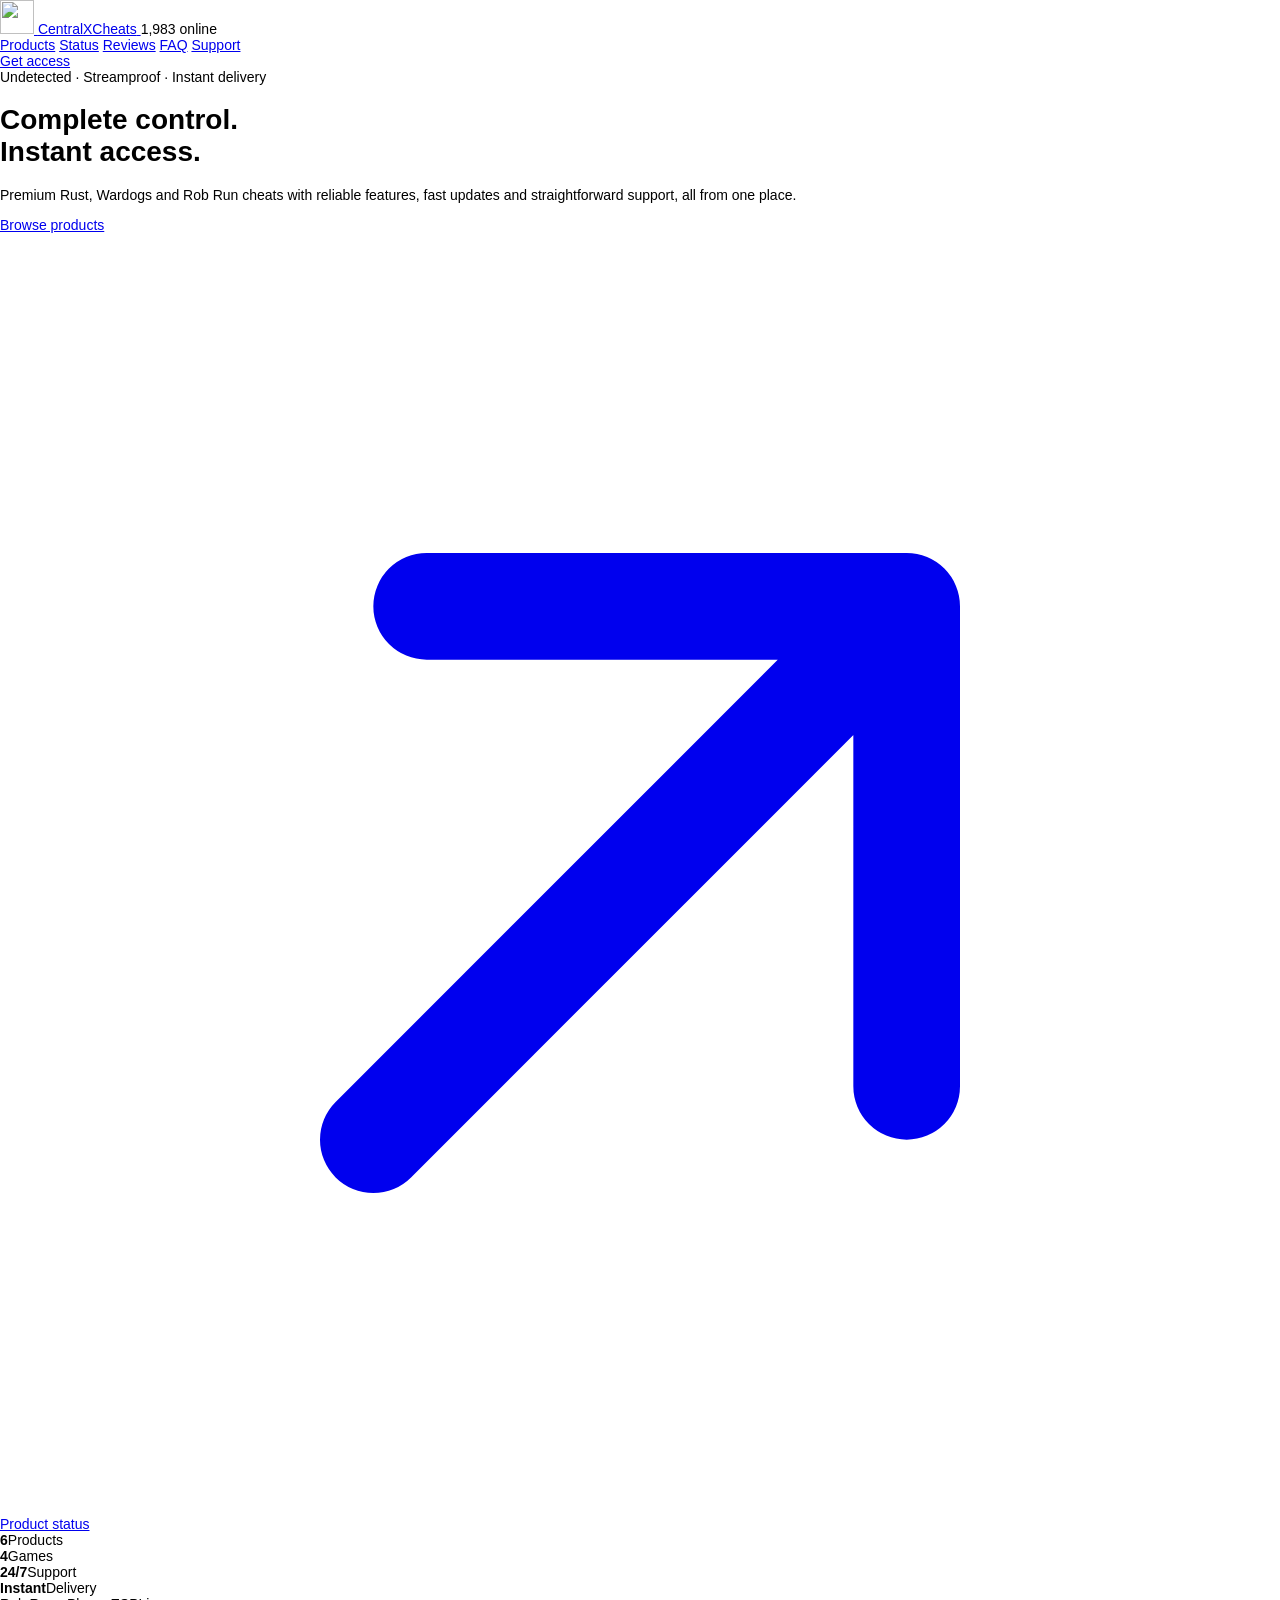
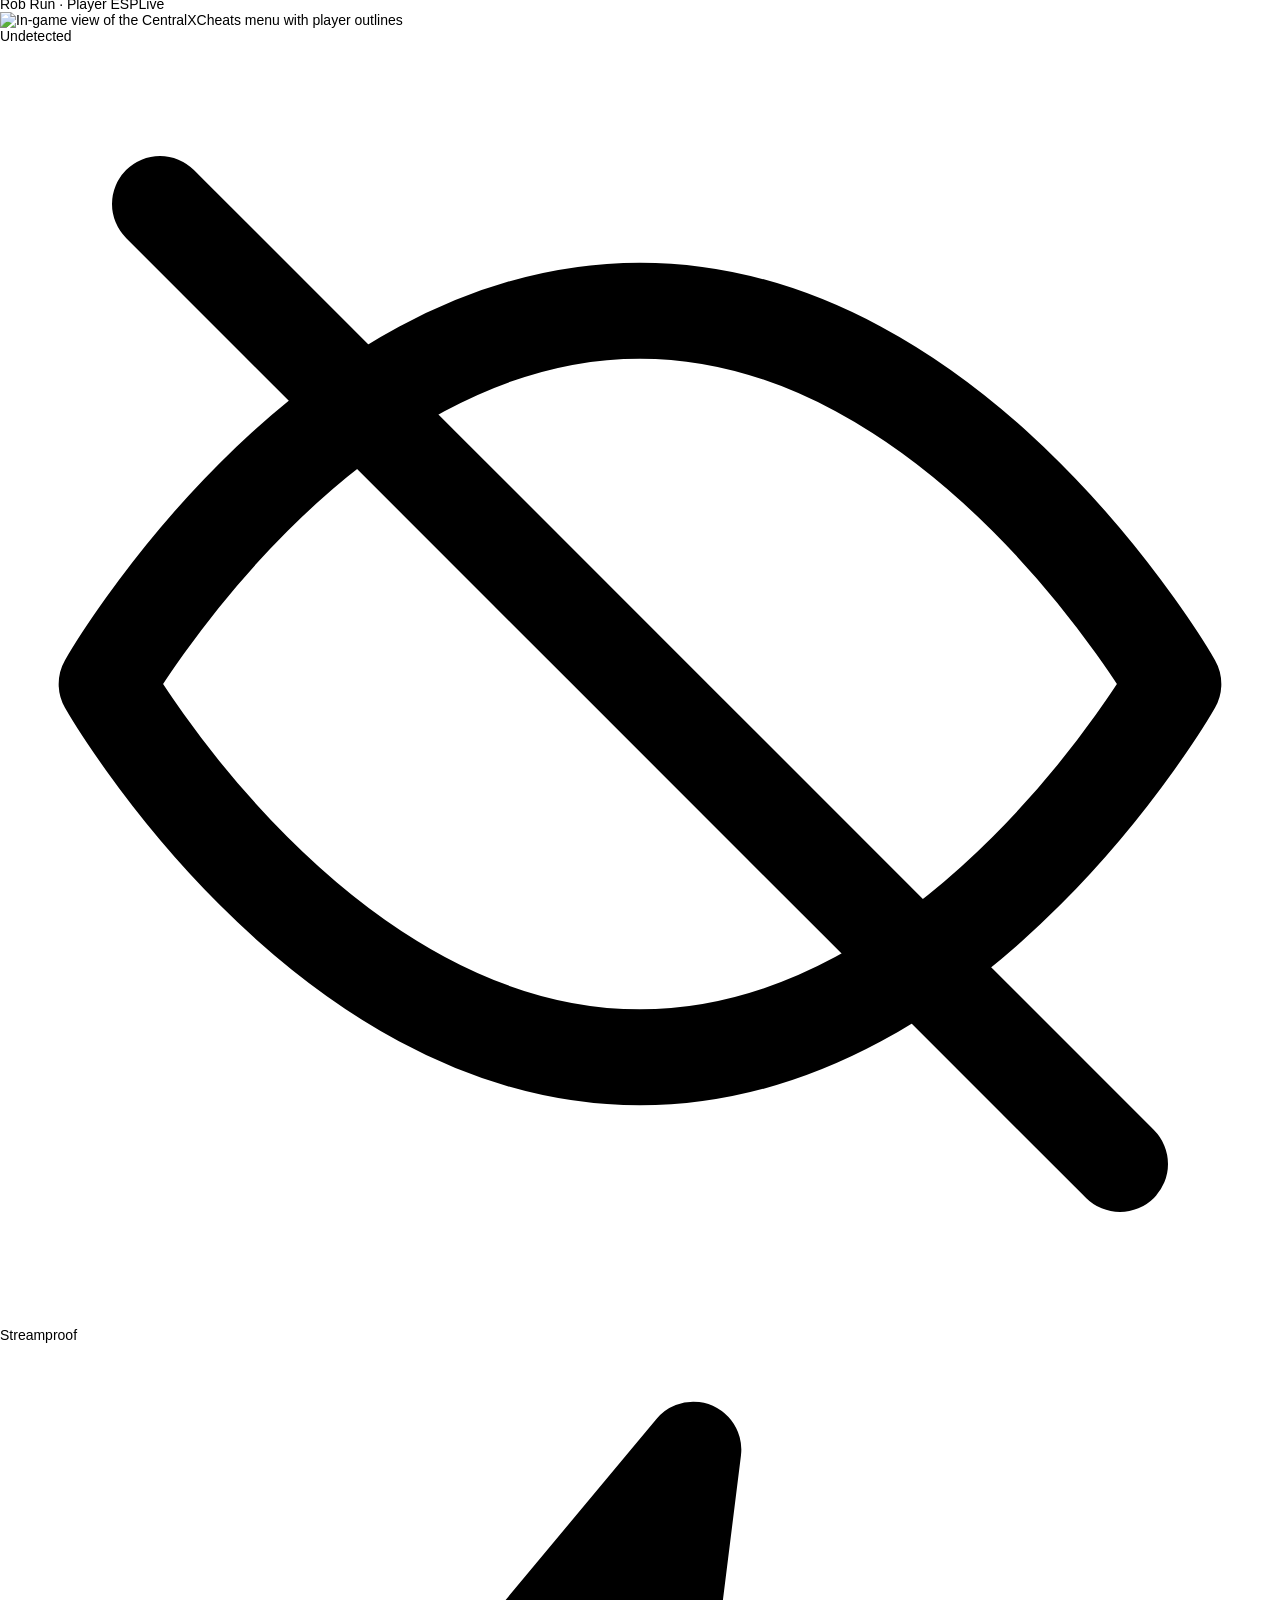
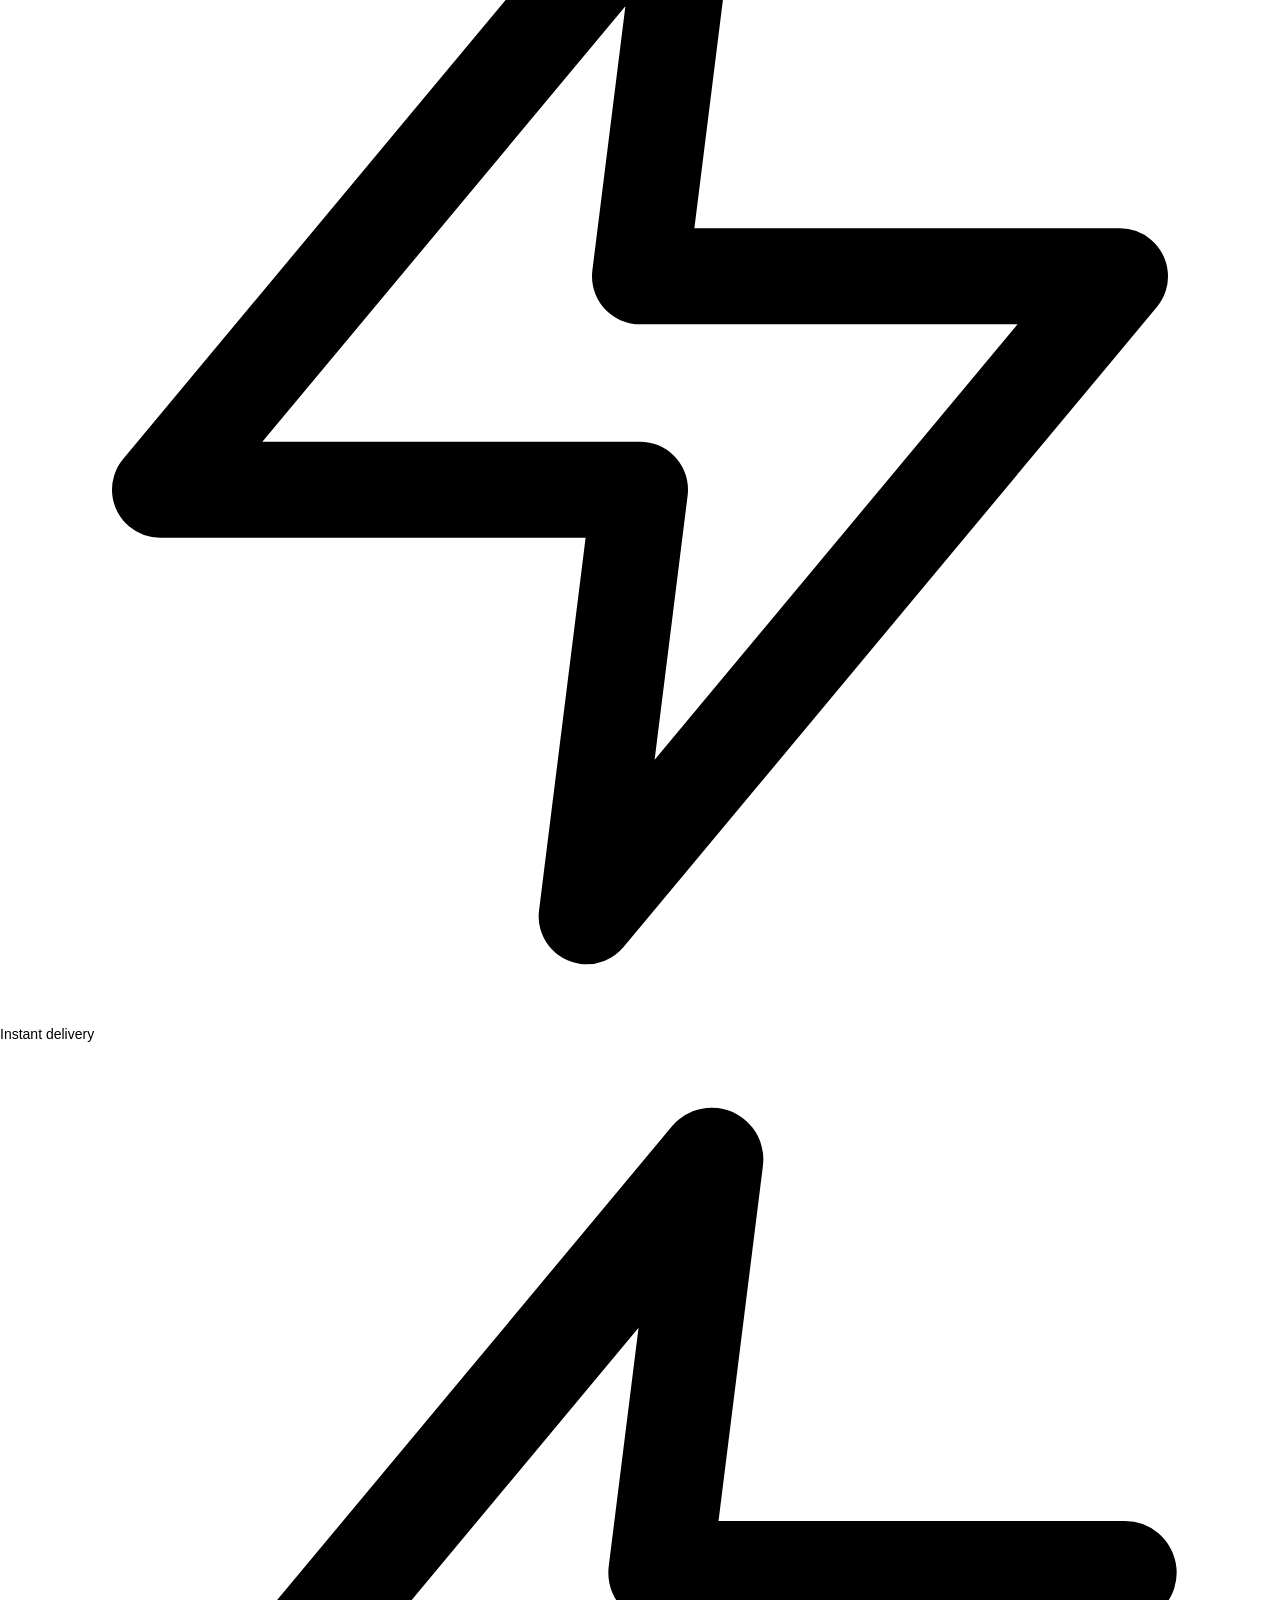
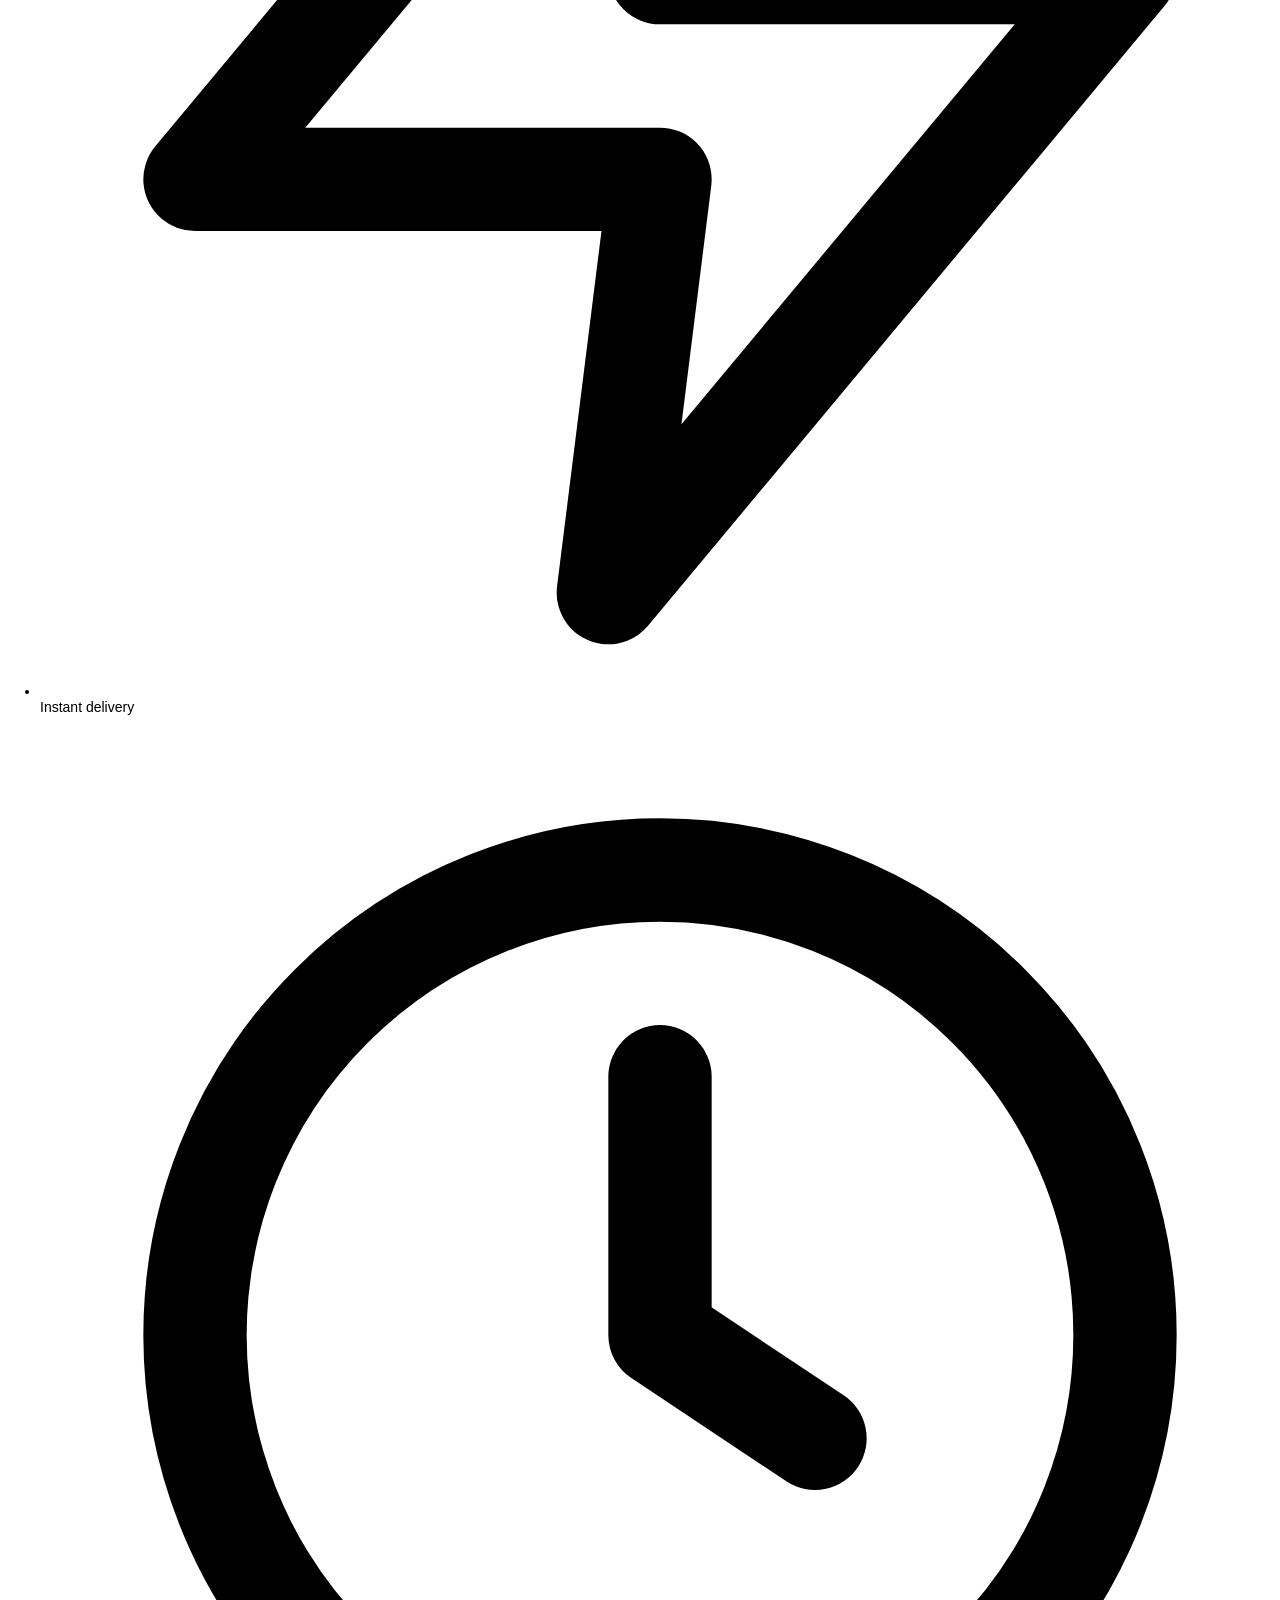
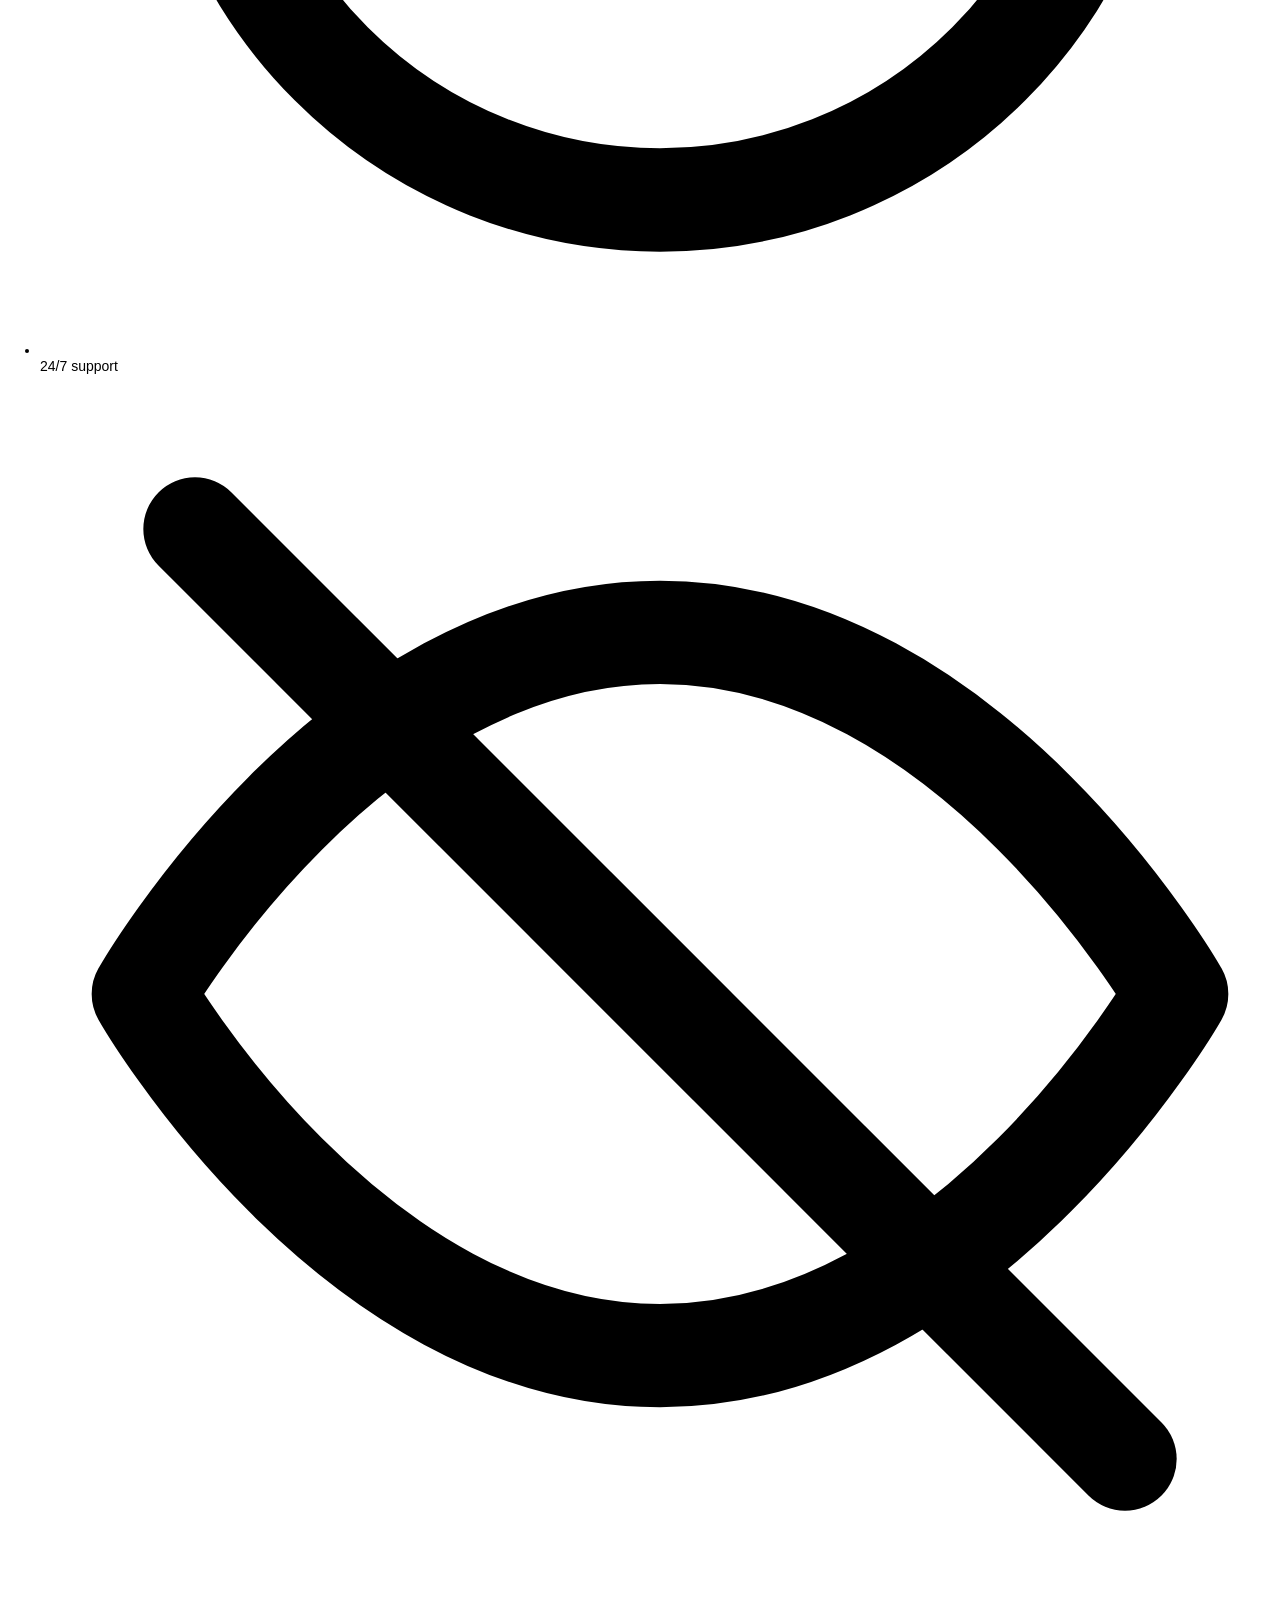
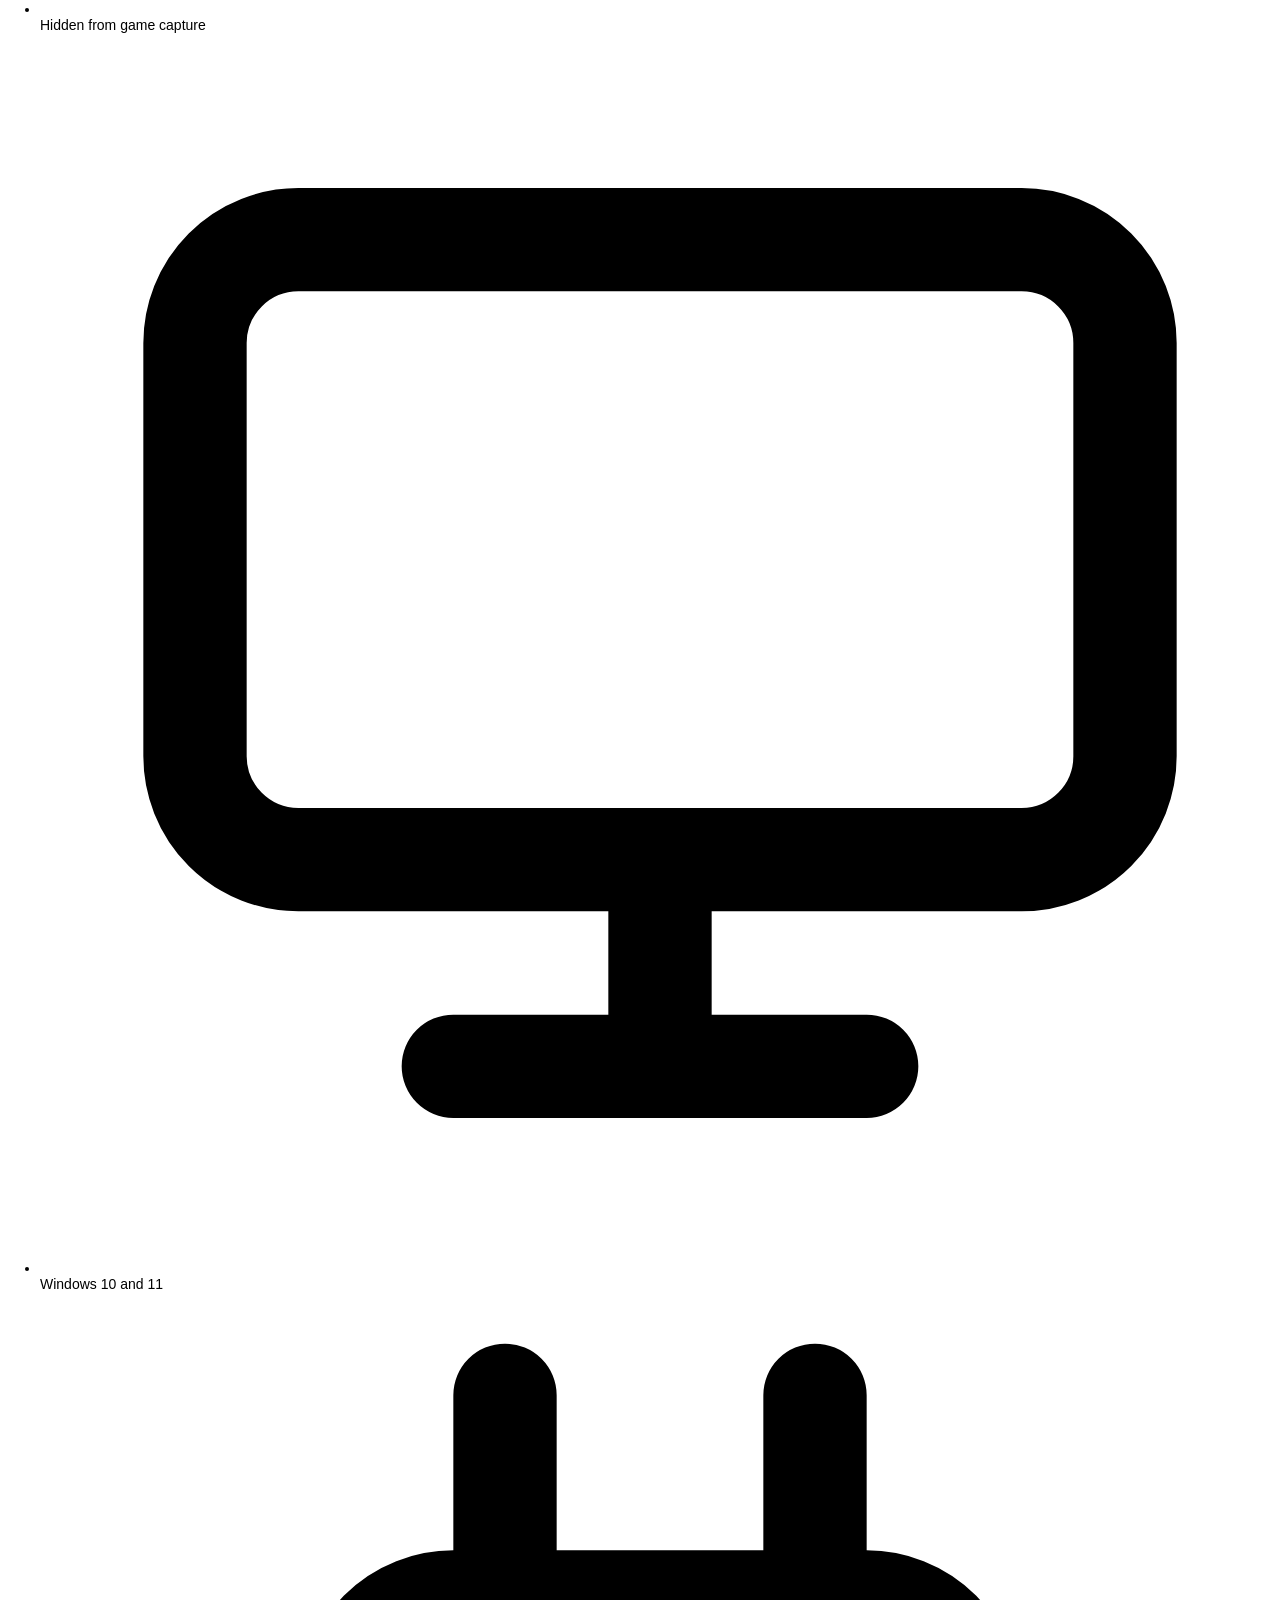
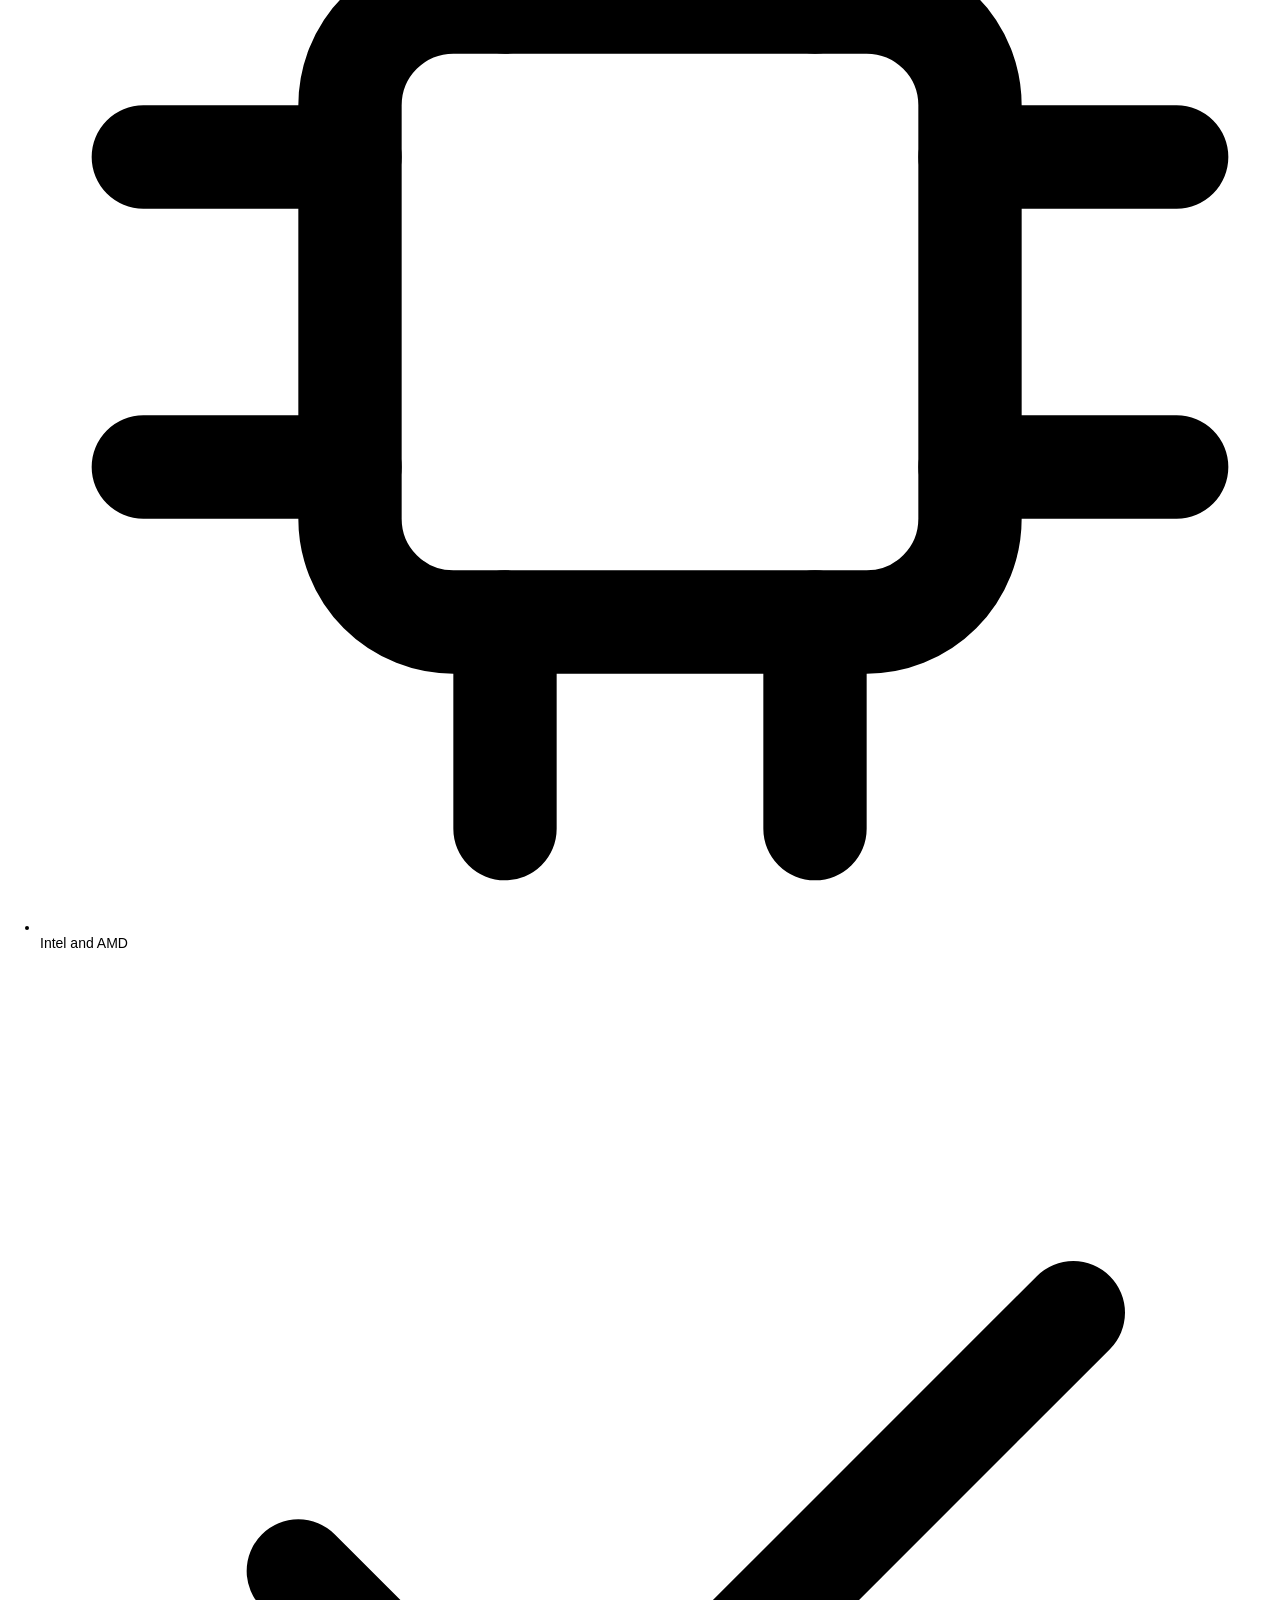
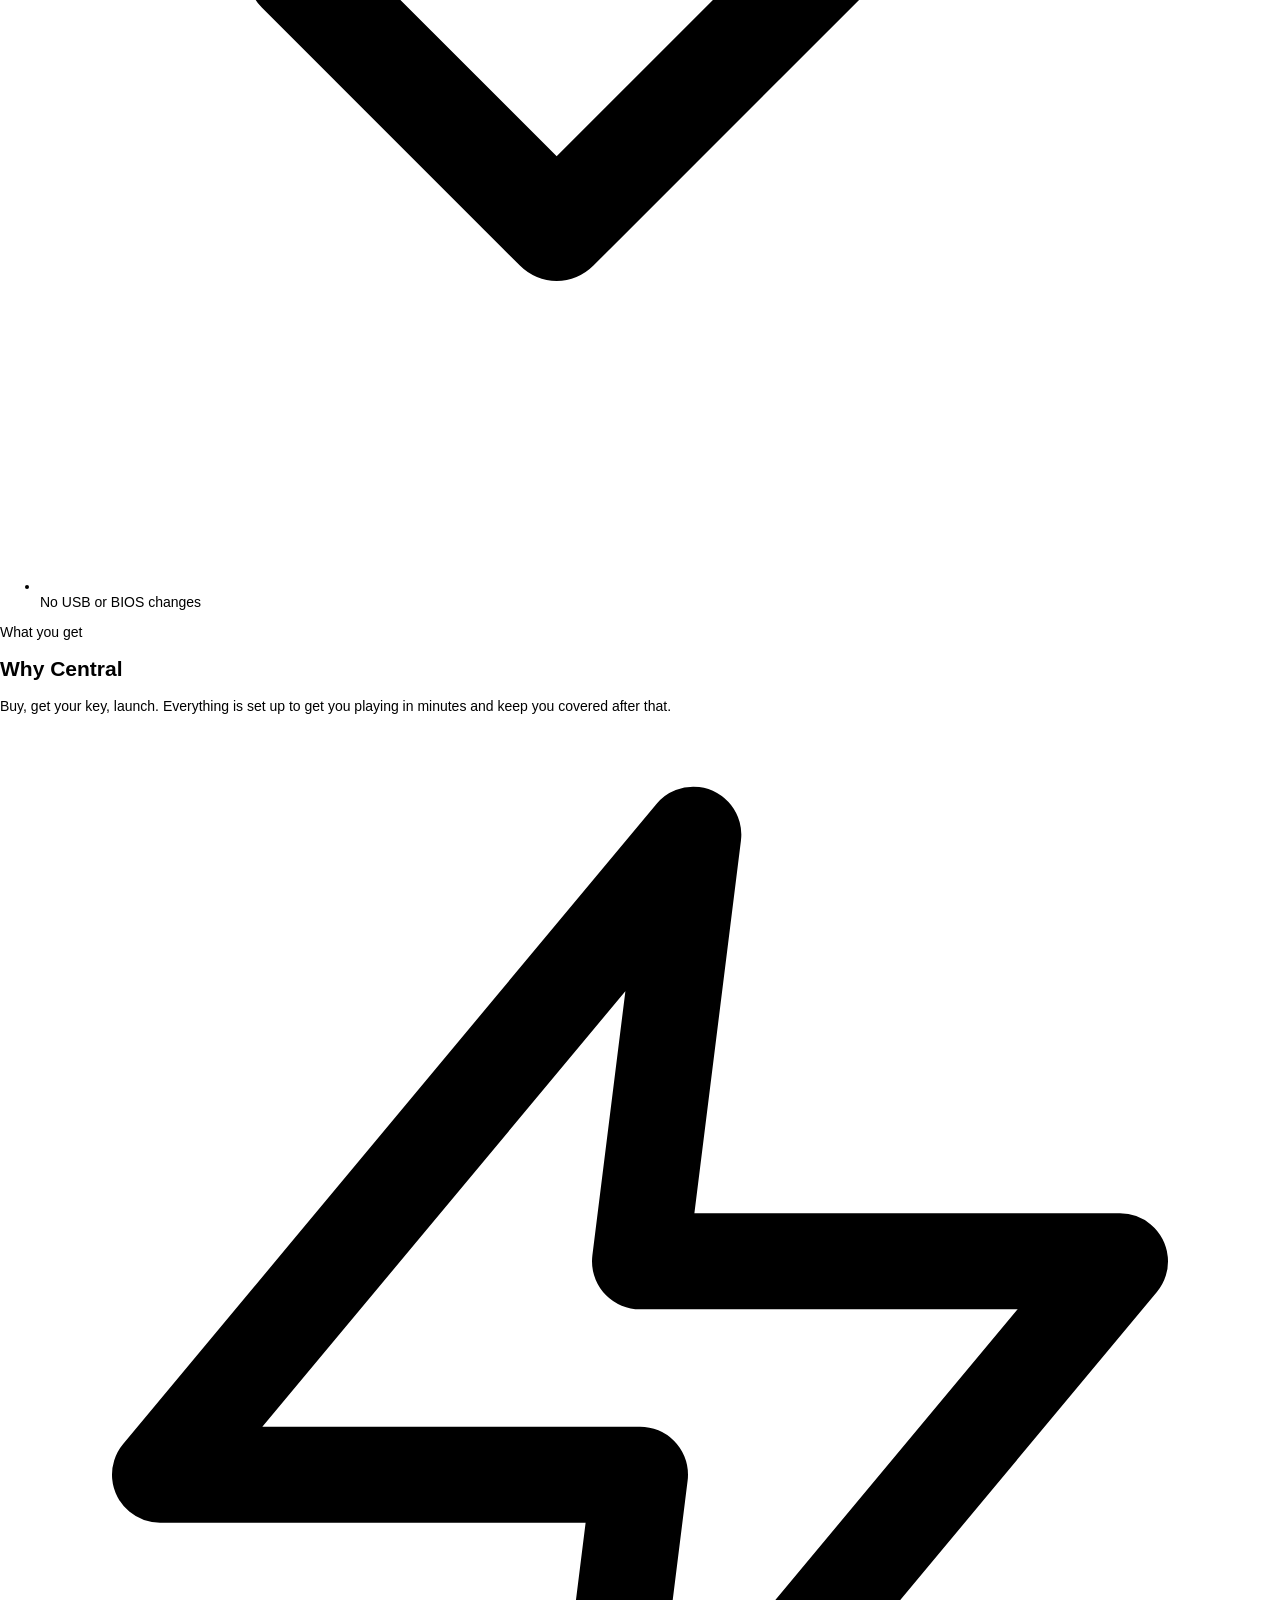
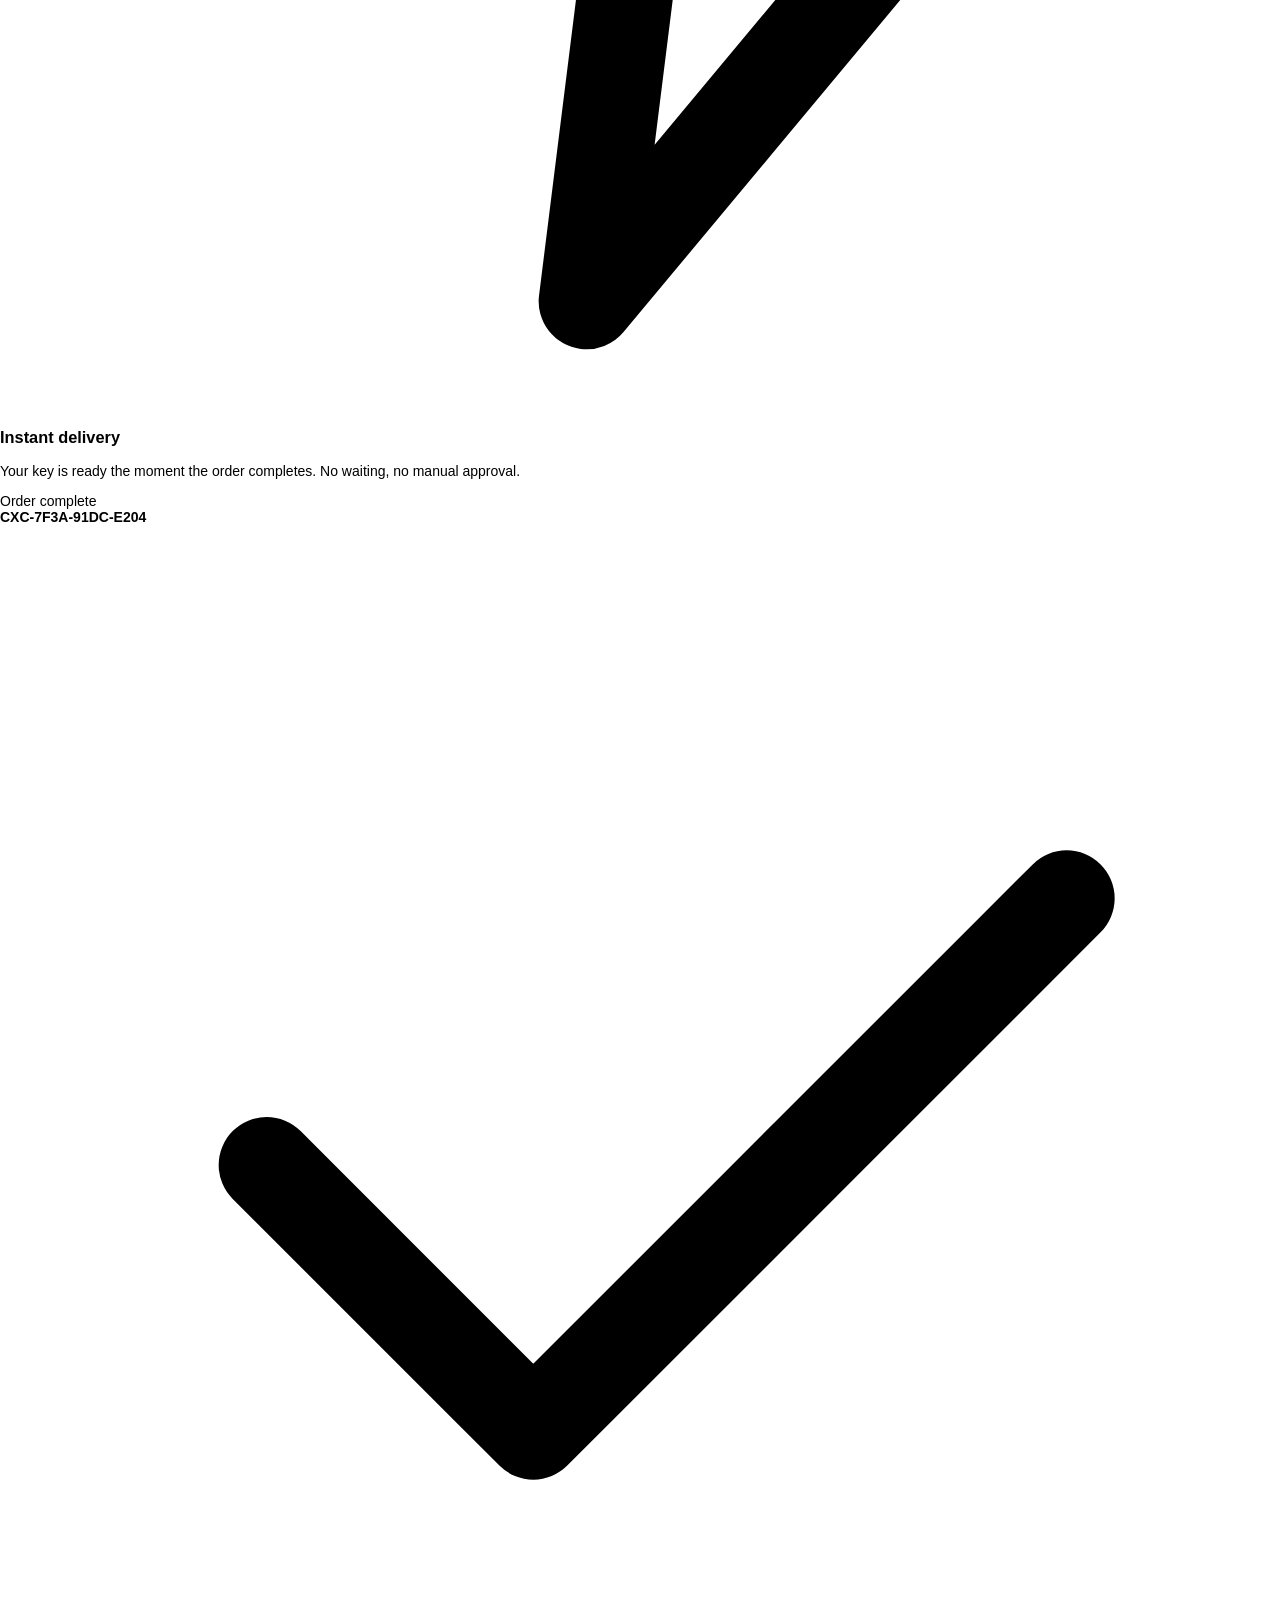
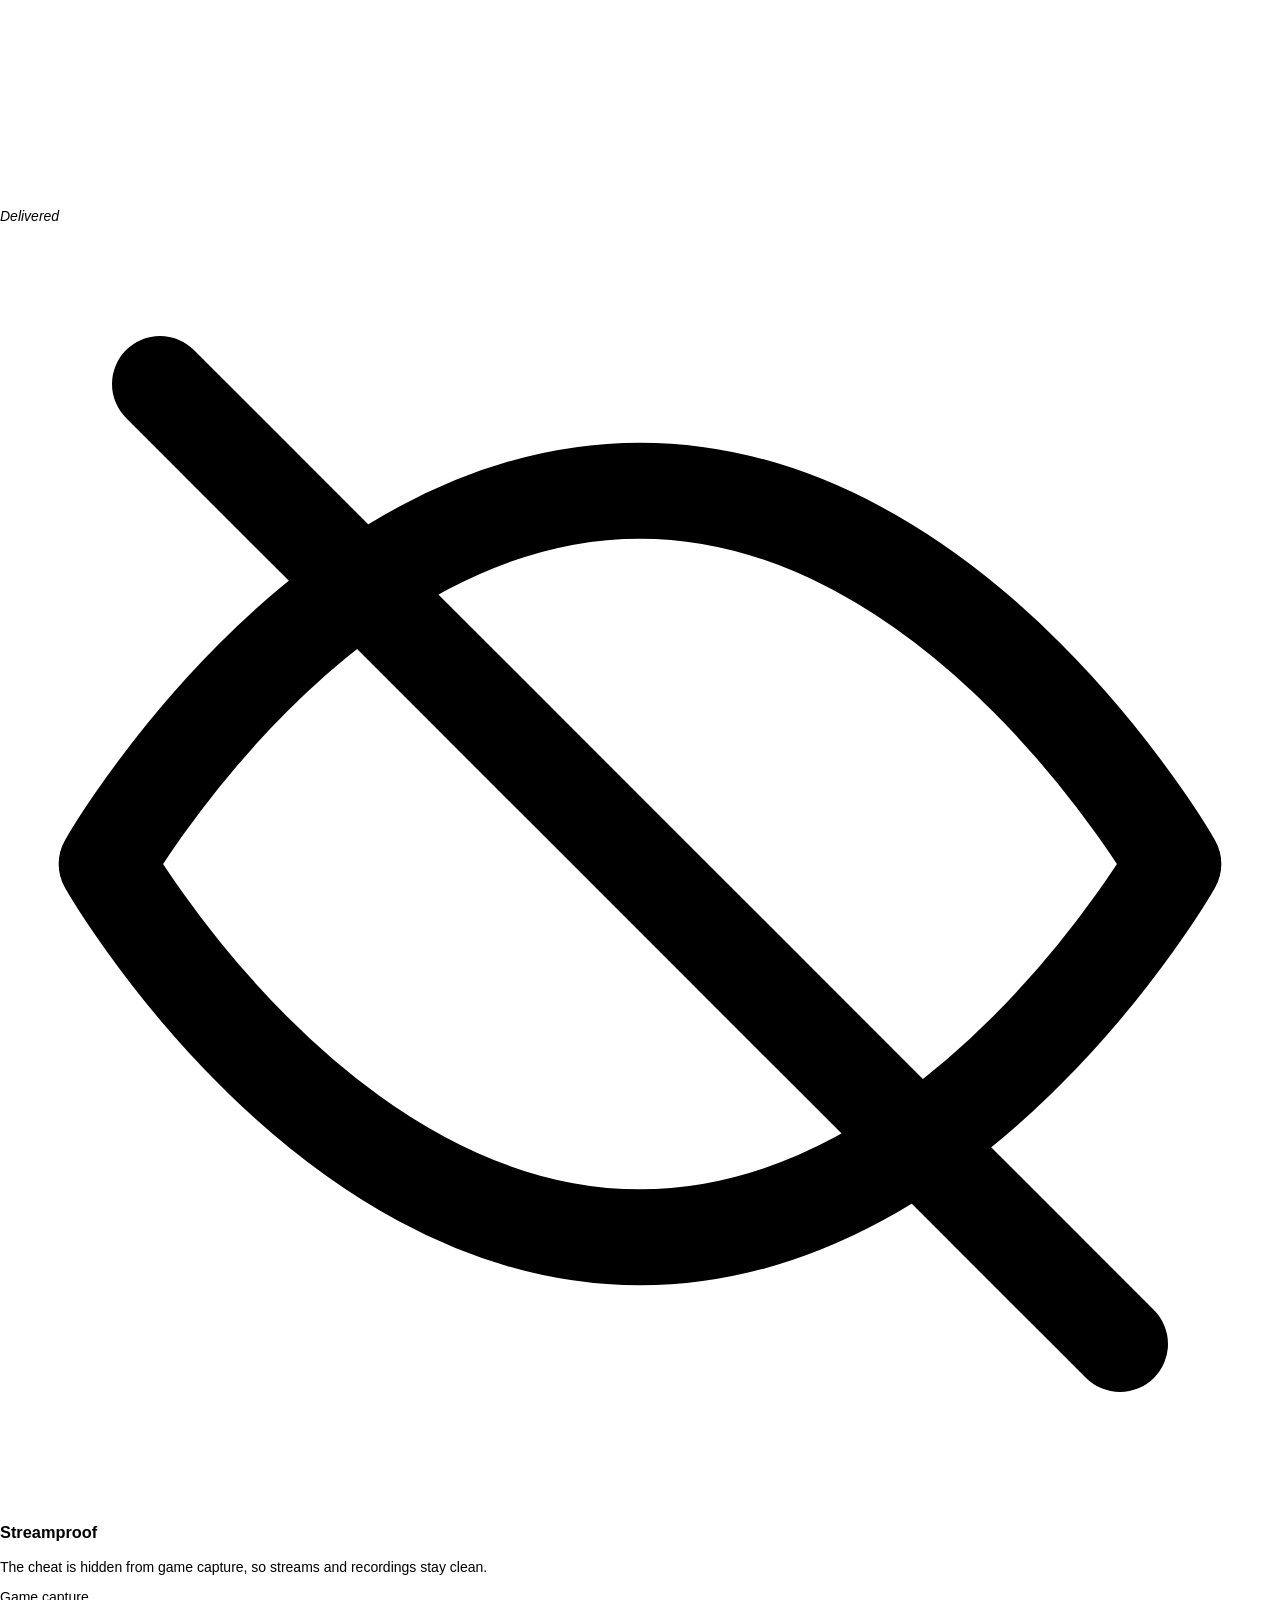
==== index.html @ c35070d0 "Rename Index.html to index.html" ====
<!doctype html><html><head><meta charset=utf8><meta name=viewport content="width=device-width,initial-scale=1,viewport-fit=cover"><style>:root{color-scheme:light;box-sizing:border-box;padding-top:env(safe-area-inset-top,0px);padding-bottom:env(safe-area-inset-bottom,0px)}html{scroll-padding-top:env(safe-area-inset-top,0px)}body{margin:0;padding:0;font:14px -apple-system,BlinkMacSystemFont,sans-serif;background:#fff;color:#000}img{max-width:100%}[hidden]:not([hidden=until-found i]){display:none!important}</style></head><body>
<title>CentralXCheats</title>
<meta name="claude:viewport-fit-sides" content="cover">
<link rel="preconnect" href="https://fonts.googleapis.com">
<link rel="preconnect" href="https://fonts.gstatic.com" crossorigin>
<link rel="stylesheet" href="https://fonts.googleapis.com/css2?family=Barlow+Condensed:wght@500;600;700&family=Geist:wght@400;500;600;700&family=Geist+Mono:wght@400;500&display=swap">
<link rel="stylesheet" href="css/site.css">
<link rel="stylesheet" href="css/fx.css">

<header class="bar">
  <div class="wrap bar-in">
    <div class="brandset">
    <a class="brand" href="#top" data-nav aria-label="CentralXCheats, back to top">
      <img src="[data-uri]" alt="" width="34" height="34">
      <span>Central<span class="grad">XCheats</span></span>
    </a>
    <span class="live"><i></i><span id="online-n">1,983</span> online</span>
    </div>
    <nav class="nav" aria-label="Sections">
      <a href="products.html">Products</a>
      <a href="#status" data-nav>Status</a>
      <a href="#reviews" data-nav>Reviews</a>
      <a href="#faq" data-nav>FAQ</a>
      <a href="#support" data-nav>Support</a>
    </nav>
    <a class="btn btn-primary btn-sm" href="products.html">Get access</a>
  </div>
</header>

<main>
  <div id="top" class="hero" style="scroll-margin-top:0">
    <div class="wrap hero-in">
      <div>
        <span class="eyebrow mono"><span class="dot"></span>Undetected · Streamproof · Instant delivery</span>
        <h1>Complete control.<br><span class="grad">Instant access.</span></h1>
        <p class="lead">Premium Rust, Wardogs and Rob Run cheats with reliable features, fast updates and straightforward support, all from one place.</p>
        <div class="cta-row">
          <a class="btn btn-primary" href="products.html">Browse products
            <svg viewBox="0 0 24 24" fill="none" stroke="currentColor" stroke-width="2" stroke-linecap="round" stroke-linejoin="round"><path d="M7 17 17 7M8 7h9v9"/></svg></a>
          <a class="btn btn-ghost" href="#status" data-nav>Product status</a>
        </div>
        <div class="hero-stats"><div><b data-count="6">6</b><span>Products</span></div><div><b data-count="4">4</b><span>Games</span></div><div><b>24/7</b><span>Support</span></div><div><b>Instant</b><span>Delivery</span></div></div>
      </div>
      <div class="hero-visual" id="hv">
        <div class="hero-frame">
          <div class="hf-bar"><i></i><i></i><i></i><span class="mono">Rob Run · Player ESP</span><span class="hf-live mono"><b></b>Live</span></div>
          <img src="img/shot1.jpg" alt="In-game view of the CentralXCheats menu with player outlines" width="1280" height="720">
          <div class="hf-scan" aria-hidden="true"></div>
        </div>
        <span class="float f1"><i class="dot"></i>Undetected</span>
        <span class="float f2"><svg viewBox="0 0 24 24" fill="none" stroke="currentColor" stroke-width="1.8" stroke-linecap="round" stroke-linejoin="round"><path d="M2 12s4-7 10-7 10 7 10 7-4 7-10 7S2 12 2 12z"/><path d="m3 3 18 18"/></svg>Streamproof</span>
        <span class="float f3"><svg viewBox="0 0 24 24" fill="none" stroke="currentColor" stroke-width="1.8" stroke-linecap="round" stroke-linejoin="round"><path d="M13 2 3 14h9l-1 8 10-12h-9z"/></svg>Instant delivery</span>
      </div>
    </div>
  </div>

  <div class="facts">
    <div class="wrap"><ul>
      <li><svg viewBox="0 0 24 24" fill="none" stroke="currentColor" stroke-width="2" stroke-linecap="round" stroke-linejoin="round"><path d="M13 2 3 14h9l-1 8 10-12h-9z"/></svg>Instant delivery</li>
      <li><svg viewBox="0 0 24 24" fill="none" stroke="currentColor" stroke-width="2" stroke-linecap="round" stroke-linejoin="round"><circle cx="12" cy="12" r="9"/><path d="M12 7v5l3 2"/></svg>24/7 support</li>
      <li><svg viewBox="0 0 24 24" fill="none" stroke="currentColor" stroke-width="2" stroke-linecap="round" stroke-linejoin="round"><path d="M2 12s4-7 10-7 10 7 10 7-4 7-10 7S2 12 2 12z"/><path d="m3 3 18 18"/></svg>Hidden from game capture</li>
      <li><svg viewBox="0 0 24 24" fill="none" stroke="currentColor" stroke-width="2" stroke-linecap="round" stroke-linejoin="round"><rect x="3" y="4" width="18" height="12" rx="2"/><path d="M8 20h8M12 16v4"/></svg>Windows 10 and 11</li>
      <li><svg viewBox="0 0 24 24" fill="none" stroke="currentColor" stroke-width="2" stroke-linecap="round" stroke-linejoin="round"><rect x="6" y="6" width="12" height="12" rx="2"/><path d="M9 2v4M15 2v4M9 18v4M15 18v4M2 9h4M2 15h4M18 9h4M18 15h4"/></svg>Intel and AMD</li>
      <li><svg viewBox="0 0 24 24" fill="none" stroke="currentColor" stroke-width="2" stroke-linecap="round" stroke-linejoin="round"><path d="m5 12 5 5L20 7"/></svg>No USB or BIOS changes</li>
    </ul></div>
  </div>

  <!-- WHY CENTRAL -->
  <section id="why" class="sec">
    <div class="wrap">
      <div class="sec-head">
        <div><span class="mono">What you get</span><h2>Why <span class="grad">Central</span></h2></div>
        <p>Buy, get your key, launch. Everything is set up to get you playing in minutes and keep you covered after that.</p>
      </div>
      <div class="bento">
        <article class="bcard b-wide">
          <div class="bc-text"><span class="bc-ic"><svg viewBox="0 0 24 24" fill="none" stroke="currentColor" stroke-width="1.8" stroke-linecap="round" stroke-linejoin="round"><path d="M13 2 3 14h9l-1 8 10-12h-9z"/></svg></span><h3>Instant delivery</h3><p>Your key is ready the moment the order completes. No waiting, no manual approval.</p></div>
          <div class="bc-vis keydemo" aria-hidden="true"><span class="mono">Order complete</span><div class="keybox"><b>CXC-7F3A-91DC-E204</b><em><svg viewBox="0 0 24 24" fill="none" stroke="currentColor" stroke-width="1.8" stroke-linecap="round" stroke-linejoin="round"><path d="m5 12 5 5L20 7"/></svg>Delivered</em></div><div class="kbar"><i></i></div></div>
        </article>
        <article class="bcard b-wide">
          <div class="bc-text"><span class="bc-ic"><svg viewBox="0 0 24 24" fill="none" stroke="currentColor" stroke-width="1.8" stroke-linecap="round" stroke-linejoin="round"><path d="M2 12s4-7 10-7 10 7 10 7-4 7-10 7S2 12 2 12z"/><path d="m3 3 18 18"/></svg></span><h3>Streamproof</h3><p>The cheat is hidden from game capture, so streams and recordings stay clean.</p></div>
          <div class="bc-vis hide" aria-hidden="true">
            <div class="trow"><span>Game capture</span><i class="tg"></i></div>
            <div class="trow"><span>Screen share</span><i class="tg"></i></div>
            <div class="trow"><span>Recordings</span><i class="tg"></i></div>
          </div>
        </article>
        <article class="bcard">
          <span class="bc-ic"><svg viewBox="0 0 24 24" fill="none" stroke="currentColor" stroke-width="1.8" stroke-linecap="round" stroke-linejoin="round"><path d="M21 15a2 2 0 0 1-2 2H8l-5 4V5a2 2 0 0 1 2-2h14a2 2 0 0 1 2 2z"/></svg></span><h3>24/7 support</h3><p>A real person on Discord around the clock, for setup and order help.</p>
          <div class="chat" aria-hidden="true"><span class="m1">Stuck on setup?</span><span class="m2">On it. One sec.</span></div>
        </article>
        <article class="bcard">
          <span class="bc-ic"><svg viewBox="0 0 24 24" fill="none" stroke="currentColor" stroke-width="1.8" stroke-linecap="round" stroke-linejoin="round"><rect x="3" y="4" width="18" height="12" rx="2"/><path d="M8 20h8M12 16v4"/></svg></span><h3>No special setup</h3><p>Windows 10 and 11 on Intel or AMD. No USB device, BIOS change or Windows feature.</p>
          <ul class="mini-ticks"><li>Windows 10 and 11</li><li>Intel and AMD</li><li>No BIOS changes</li></ul>
        </article>
        <article class="bcard">
          <span class="bc-ic"><svg viewBox="0 0 24 24" fill="none" stroke="currentColor" stroke-width="1.8" stroke-linecap="round" stroke-linejoin="round"><path d="M4 6h16M4 12h16M4 18h16"/><circle cx="9" cy="6" r="2" fill="currentColor"/><circle cx="15" cy="12" r="2" fill="currentColor"/><circle cx="8" cy="18" r="2" fill="currentColor"/></svg></span><h3>Configs that travel</h3><p>Three slots, file save and load, and clipboard export to share a setup.</p>
          <div class="seg" aria-hidden="true"><span>Legit</span><span>Rage</span><span>Other</span></div>
        </article>
        <article class="bcard b-cta">
          <div class="bc-text"><span class="mono">The lineup</span><h3>Six products.<br><span class="grad">Four games.</span></h3><p>Rob Run, Rust, Wardogs, Fortnite and an HWID spoofer, each with its status shown before you buy.</p>
            <div class="cta-row"><a class="btn btn-primary" href="products.html">Browse all products <svg viewBox="0 0 24 24" fill="none" stroke="currentColor" stroke-width="2" stroke-linecap="round" stroke-linejoin="round"><path d="M7 17 17 7M8 7h9v9"/></svg></a></div></div>
          <div class="fan" aria-hidden="true">
            <img src="img/rust-internal.jpg" alt="" loading="lazy"><img src="img/wardogs-external.jpg" alt="" loading="lazy"><img src="img/rust-external.jpg" alt="" loading="lazy"><img src="img/fortnite-external.jpg" alt="" loading="lazy"><img src="img/hero.jpg" alt="" loading="lazy" style="object-position:80% center">
          </div>
        </article>
      </div>
    </div>
  </section>

  <!-- STATUS -->
  <section id="status" class="sec">
    <div class="wrap">
      <div class="sec-head">
        <div><span class="mono">Live status</span><h2>Product status</h2></div>
        <p>Check a product before you buy or launch. If a status changes, announcements go out on Discord.</p>
      </div>
      <div class="table-wrap">
        <table>
          <thead><tr><th class="mono">Product</th><th class="mono">Status</th><th class="mono">Systems</th><th class="mono">From</th></tr></thead>
          <tbody>
            <tr><td><b>Rob Run External</b></td><td><span class="pill"><i></i>Undetected</span></td><td>Windows 10 and 11</td><td class="num">$4.99</td></tr>
            <tr><td><b>Rust External</b></td><td><span class="pill"><i></i>Undetected</span></td><td>Windows 10 and 11</td><td class="num">$7.99</td></tr>
            <tr><td><b>Wardogs External</b></td><td><span class="pill"><i></i>Undetected</span></td><td>Windows 10 and 11</td><td class="num">$4.99</td></tr>
            <tr><td><b>Rust Internal</b></td><td><span class="pill"><i></i>Undetected</span></td><td>Windows 10 and 11</td><td class="num">$8.99</td></tr>
            <tr><td><b>Fortnite External</b></td><td><span class="pill"><i></i>Undetected</span></td><td>Windows 10 and 11</td><td class="num">$7.99</td></tr>
            <tr><td><b>HWID Spoofer</b></td><td><span class="pill"><i></i>Undetected</span></td><td>Windows 10 and 11</td><td class="num">$18.99</td></tr>
          </tbody>
        </table>
      </div>
    </div>
  </section>

  <!-- REVIEWS -->
  <section id="reviews" class="sec">
    <div class="wrap">
      <div class="sec-head">
        <div><span class="mono" id="rev-eyebrow">What people say</span><h2>Reviews</h2></div>
        <p id="rev-sub">Feedback on CentralXCheats products and support.</p>
      </div>
      <div class="reviews" id="reviews-grid"></div>
    </div>
  </section>

  <!-- FAQ -->
  <section id="faq" class="sec">
    <div class="wrap">
      <div class="sec-head">
        <div><span class="mono">Before you buy</span><h2>Questions</h2></div>
        <p>Short answers to what people ask most. Anything else, ask on Discord.</p>
      </div>
      <div class="faq">
        <details open><summary>What do I need to run it?</summary><p>Windows 10 or 11 on an Intel or AMD processor. No USB device, BIOS change or special Windows feature is required.</p></details>
        <details><summary>Is it visible when I stream or record?</summary><p>No. The cheat is hidden from game capture, so it does not show up in streams or recordings.</p></details>
        <details><summary>How fast do I get access after paying?</summary><p>Delivery is instant. Your key is available as soon as the order completes.</p></details>
        <details><summary>Can I save and share my settings?</summary><p>Yes. There are three config slots (Legit, Rage and Other), file saving and loading, and clipboard export and import so you can share a config.</p></details>
        <details><summary>Which plan should I pick?</summary><p>Start with a 1 day or 3 day plan to try it. The 1 month plan has the lowest price per day for regular play, and Lifetime is a single payment that covers every future update.</p></details>
        <details><summary>Where do I get help?</summary><p>Support is available around the clock on Discord, along with updates and the community.</p></details>
      </div>
    </div>
  </section>

  <!-- SUPPORT -->
  <section id="support" class="sec">
    <div class="wrap">
      <div class="sec-head">
        <div><span class="mono">Support and community</span><h2>Talk to us</h2></div>
        <p>Plan questions, setup help and update announcements all live in one place.</p>
      </div>
      <div class="support">
        <div class="cta-panel">
          <h3>Join our <span class="grad">Discord</span></h3>
          <p>Support, updates and community, available 24/7.</p>
          <div class="cta-row"><a class="btn btn-primary" id="discord" href="https://discord.com" target="_blank" rel="noopener">Open Discord</a>
            <a class="btn btn-ghost" href="products.html">Browse products</a></div>
        </div>
        <div class="helps">
          <div class="help"><svg viewBox="0 0 24 24" fill="none" stroke="currentColor" stroke-width="2" stroke-linecap="round" stroke-linejoin="round"><path d="M21 15a2 2 0 0 1-2 2H8l-5 4V5a2 2 0 0 1 2-2h14a2 2 0 0 1 2 2z"/></svg><div><b>Setup and injection help</b><span>Get walked through your first launch.</span></div></div>
          <div class="help"><svg viewBox="0 0 24 24" fill="none" stroke="currentColor" stroke-width="2" stroke-linecap="round" stroke-linejoin="round"><path d="M13 2 3 14h9l-1 8 10-12h-9z"/></svg><div><b>Order and key issues</b><span>Instant delivery, with a person on hand if it goes wrong.</span></div></div>
          <div class="help"><svg viewBox="0 0 24 24" fill="none" stroke="currentColor" stroke-width="2" stroke-linecap="round" stroke-linejoin="round"><path d="M4 4v6h6M20 20v-6h-6"/><path d="M20 10A8 8 0 0 0 6 6L4 10m16 4-2 4a8 8 0 0 1-14-4"/></svg><div><b>Update announcements</b><span>Status changes and new features posted first on Discord.</span></div></div>
        </div>
      </div>
    </div>
  </section>
</main>

<footer class="site">
  <div class="wrap">
    <div class="foot-in">
      <div>
        <a class="brand" href="#top" data-nav><img src="[data-uri]" alt="" width="34" height="34"><span>Central<span class="grad">XCheats</span></span></a>
        <p>CentralXCheats provides premium Rust, Wardogs and Rob Run cheats with reliable features, fast updates, instant delivery and straightforward support.</p>
      </div>
      <div><h4 class="mono">Games</h4><ul><li><a href="products.html?game=robrun">Rob Run</a></li><li><a href="products.html?game=rust">Rust</a></li><li><a href="products.html?game=wardogs">Wardogs</a></li><li><a href="products.html?game=fortnite">Fortnite</a></li><li><a href="products.html?game=spoofer">HWID Spoofer</a></li></ul></div>
      <div><h4 class="mono">Page</h4><ul><li><a href="products.html">All products</a></li><li><a href="#status" data-nav>Status</a></li><li><a href="#reviews" data-nav>Reviews</a></li><li><a href="#support" data-nav>Support</a></li><li><a href="#top" data-nav>Back to top ↑</a></li></ul></div>
    </div>
    <div class="foot-base"><span>© 2026 CentralXCheats</span><span>Instant delivery · 24/7 support</span></div>
  </div>
  <div class="wm" aria-hidden="true">CentralXCheats</div>
</footer>

<script>
/* ------------ editable content ------------ */
var DISCORD_URL  = "https://discord.com";    // set to your invite link
var ONLINE = 1983;                           // replace with a real figure or live source
var REVIEWS = [
 {
  "stars": 5,
  "text": "The cheats work perfectly. No issues with running them ingame.",
  "name": "graham",
  "color": "#c4628b",
  "plan": "Wardogs External 1 Month",
  "date": "10/15/2026"
 },
 {
  "stars": 5,
  "text": "had a small problem and was fixed in less then 5min i recommend buying from here, they have the best service ever. I am telling yall!",
  "name": "3NDO",
  "color": "#62c48f",
  "plan": "Rust External 1 Day",
  "date": "10/14/2026"
 },
 {
  "stars": 5,
  "text": "+rep for ethereal super fast responses professional and sorted my problem out instantly cheat is also very good",
  "name": "hxqpy",
  "color": "#a0c462",
  "plan": "Rust External 1 Week",
  "date": "10/13/2026"
 },
 {
  "stars": 5,
  "text": "It's working like a charm.\nI purchased the software a few times now.\nThe support on discord is very fast, the user ethereal helped me very quickly after I created a ticket.\nGood job :-)",
  "name": "Ekorre",
  "color": "#c462c3",
  "plan": "Wardogs External 3 Day",
  "date": "10/15/2026"
 },
 {
  "stars": 5,
  "text": "THE BEST CHEAT",
  "name": "minntyy",
  "color": "#c4a562",
  "plan": "ROB RUN External 1 Month",
  "date": "11/15/2026"
 },
 {
  "stars": 5,
  "text": "Absolutely satisfied with the product so far! Everything runs smoothly, the menu works great, and the overall experience has been excellent.\nAfter a full day of playing, I've had no bans or reports, and I've already purchased another 3-day license because I'm genuinely happy with it.\nThe only minor thing I've noticed is that Silent Aim doesn't seem to work as expected for me, but other than that, everything has been great.\nDefinitely recommended! ❤️\nJust remember to play like a bot sometimes... gotta keep those expectations low.\nKeep up the great work, guys!",
  "name": "prostepetr22",
  "color": "#c46279",
  "plan": "Wardogs External 1 Day",
  "date": "10/23/2026"
 },
 {
  "stars": 5,
  "text": "Great stuff, used rust and WD products and its never let me down! also big thanks to ethereal for the extremely quick, precise and friendly support!!",
  "name": "Vio",
  "color": "#c49c62",
  "plan": "Wardogs External 1 Week",
  "date": "10/15/2026"
 },
 {
  "stars": 5,
  "text": "thx ethereal fast and profesionnal ;)",
  "name": "abrisbus",
  "color": "#62c4b7",
  "plan": "Reported HWID Spoofer 7 Day",
  "date": "10/15/2026"
 },
 {
  "stars": 5,
  "text": "Greatest chair of all time for not only this game, but all the others they offer.",
  "name": "lprple13.",
  "color": "#c4c162",
  "plan": "ROB RUN External 1 Week",
  "date": "11/20/2026"
 },
 {
  "stars": 5,
  "text": "worked great, very easy purchasing process, very easy to inject/start up, extremely customizable and constantly updated, definitely recommend",
  "name": "naughtifyoce",
  "color": "#c49162",
  "plan": "ROB RUN External 3 Day",
  "date": "11/20/2026"
 }
];                            // add real customer reviews: { stars: 5, text: "…", name: "…", plan: "3 day", date: "11/20/2026" }

/* ------------ helpers ------------ */
var reduce = window.matchMedia && matchMedia("(prefers-reduced-motion: reduce)").matches;
function el(tag, attrs, html) { var n = document.createElement(tag); for (var k in (attrs||{})) n.setAttribute(k, attrs[k]); if (html != null) n.innerHTML = html; return n; }
function esc(s) { return String(s).replace(/[&<>"]/g, function (c) { return {"&":"&amp;","<":"&lt;",">":"&gt;",'"':"&quot;"}[c]; }); }
function money(n) { return "$" + n.toFixed(2); }

/* ------------ section navigation: scroll on the same page ------------ */
function goTo(id, push) {
  var t = document.getElementById(id); if (!t) return;
  t.scrollIntoView({ behavior: reduce ? "auto" : "smooth", block: "start" });
  if (push) { try { history.replaceState(null, "", "#" + id); } catch (e) {} }
}
document.addEventListener("click", function (e) {
  var a = e.target.closest && e.target.closest("a[data-nav]"); if (!a) return;
  e.preventDefault(); goTo(a.getAttribute("href").slice(1), true);
});
var links = [].slice.call(document.querySelectorAll(".nav a"));
var secs = links.map(function (a) { var h = a.getAttribute("href"); return h.charAt(0) === "#" ? document.getElementById(h.slice(1)) : null; });
function spy() {
  var y = window.scrollY + (parseInt(getComputedStyle(document.documentElement).getPropertyValue("--bar-h")) || 64) + 140, cur = -1;
  secs.forEach(function (s, i) { if (s && s.offsetTop <= y) cur = i; });
  links.forEach(function (a, i) { a.setAttribute("aria-current", i === cur ? "true" : "false"); });
  if (cur >= 0 && links[cur].scrollIntoView && window.innerWidth <= 760) { var n = links[cur].parentNode; n.scrollLeft = links[cur].offsetLeft - 40; }
}
window.addEventListener("scroll", spy, { passive: true }); window.addEventListener("resize", spy); spy();
if (location.hash && document.getElementById(location.hash.slice(1))) setTimeout(function () { goTo(location.hash.slice(1), false); }, 60);
document.getElementById("discord").href = DISCORD_URL;

/* ------------ reviews ------------ */
var rg = document.getElementById("reviews-grid");
document.getElementById("online-n").textContent = ONLINE.toLocaleString("en-US");
if (!REVIEWS.length) {
  rg.innerHTML = '<div class="empty"><div><h3>No reviews yet</h3><p>Reviews from verified CentralXCheats buyers will appear here. Bought a plan? Tell us how it went on Discord.</p></div><a class="btn btn-ghost" href="' + esc(DISCORD_URL) + '" target="_blank" rel="noopener">Share feedback</a></div>';
} else {
  REVIEWS.forEach(function (r) {
    rg.appendChild(el("article", { "class": "review" }, '<div class="who"><span class="av" style="background:' + esc(r.color || "#3b4a66") + '">' + esc(r.name.charAt(0)) + '</span><div><b>' + esc(r.name) + '</b><small>' + esc(r.date || "") + '</small></div></div><div class="stars" aria-label="' + r.stars + ' out of 5">' + "★".repeat(r.stars) + "☆".repeat(5 - r.stars) + '</div><q>' + esc(r.text) + '</q><footer><span>' + esc(r.plan || "") + '' + '</span></footer>'));
  });
}
</script>

<script src="js/fx.js"></script>

</body></html>
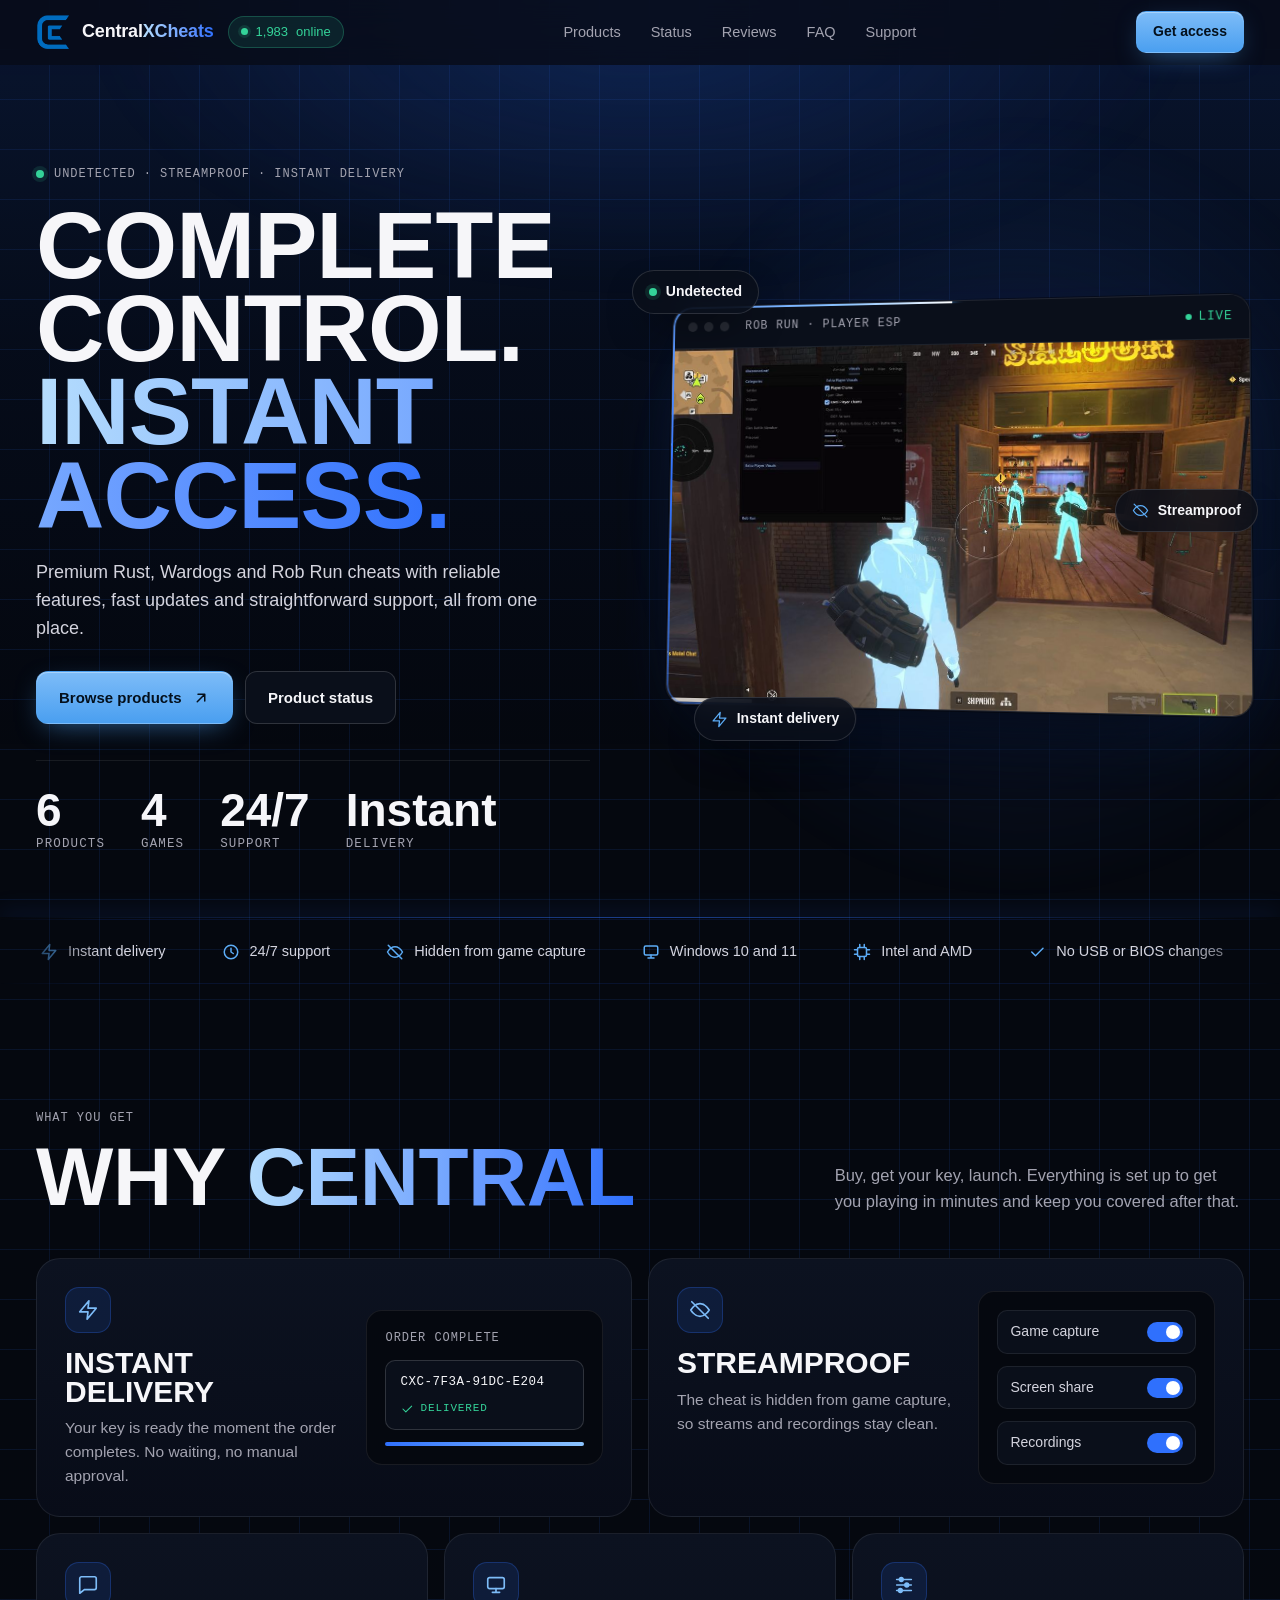
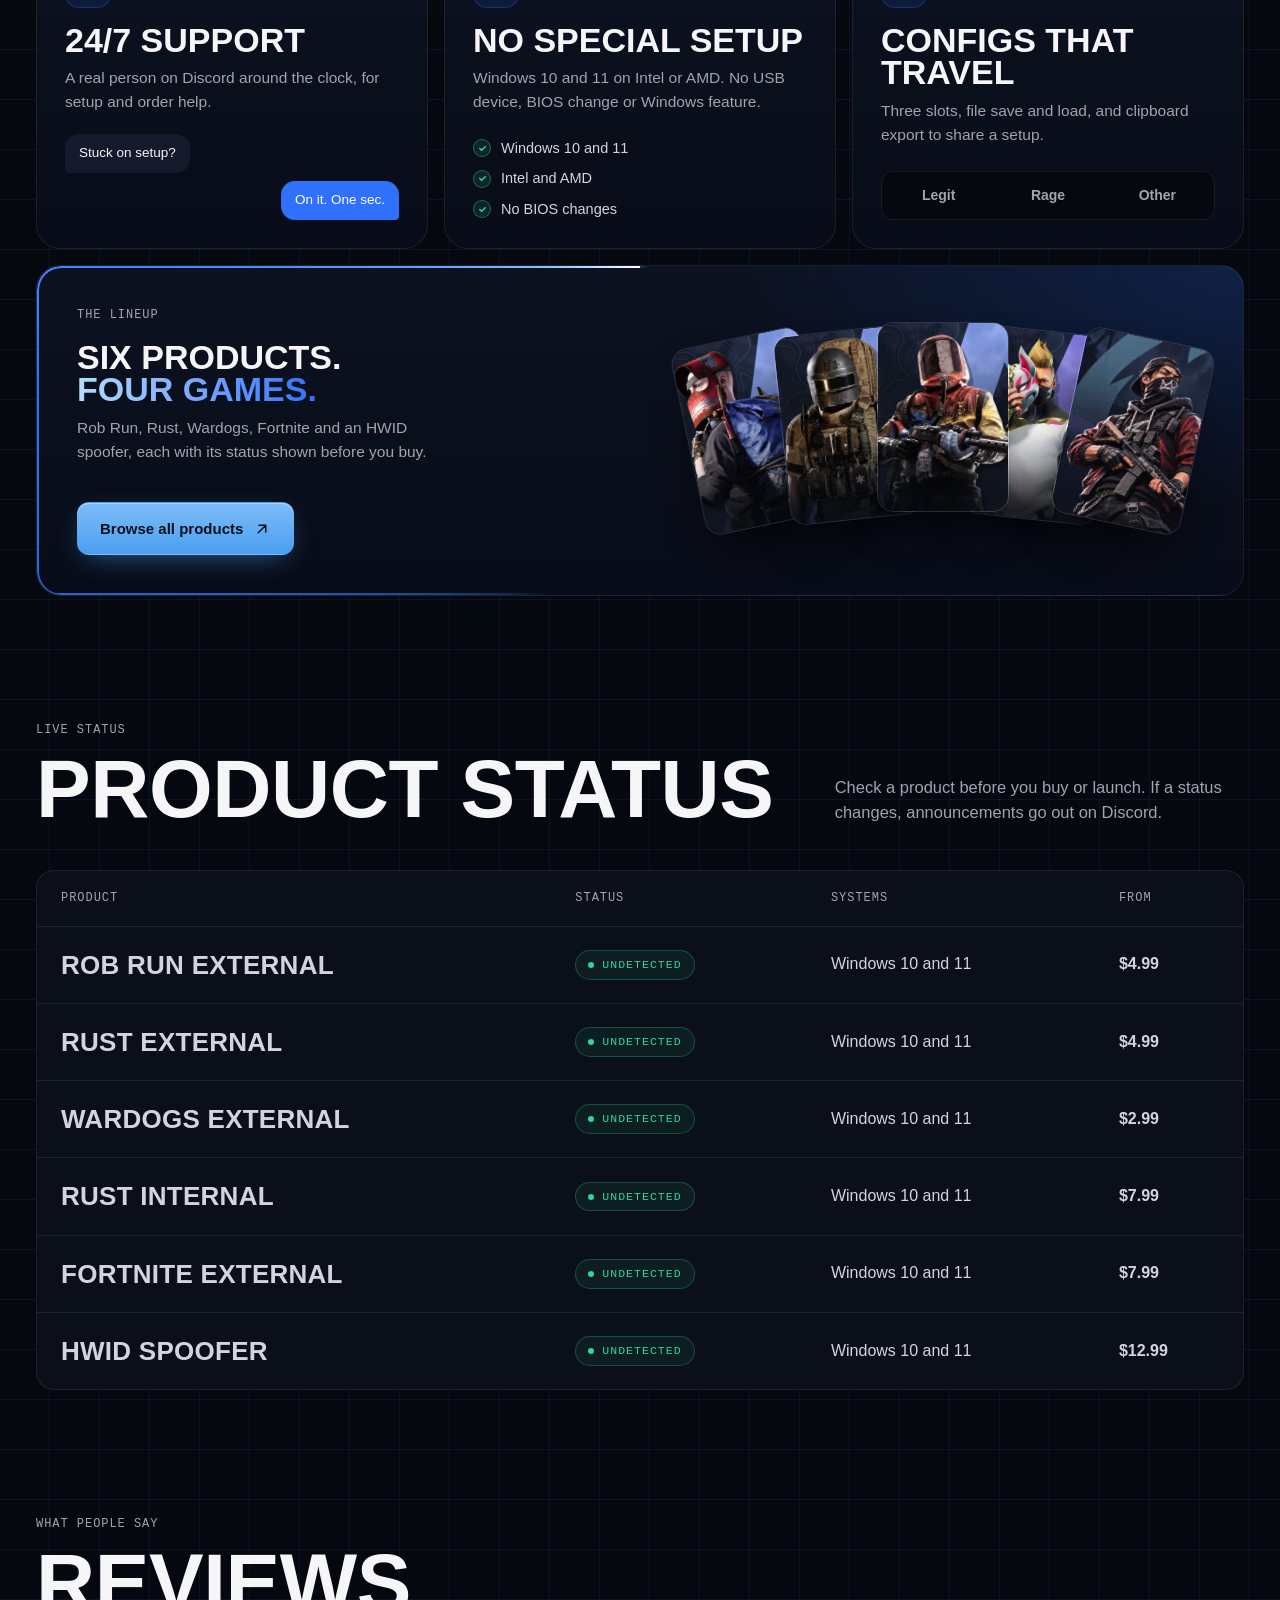
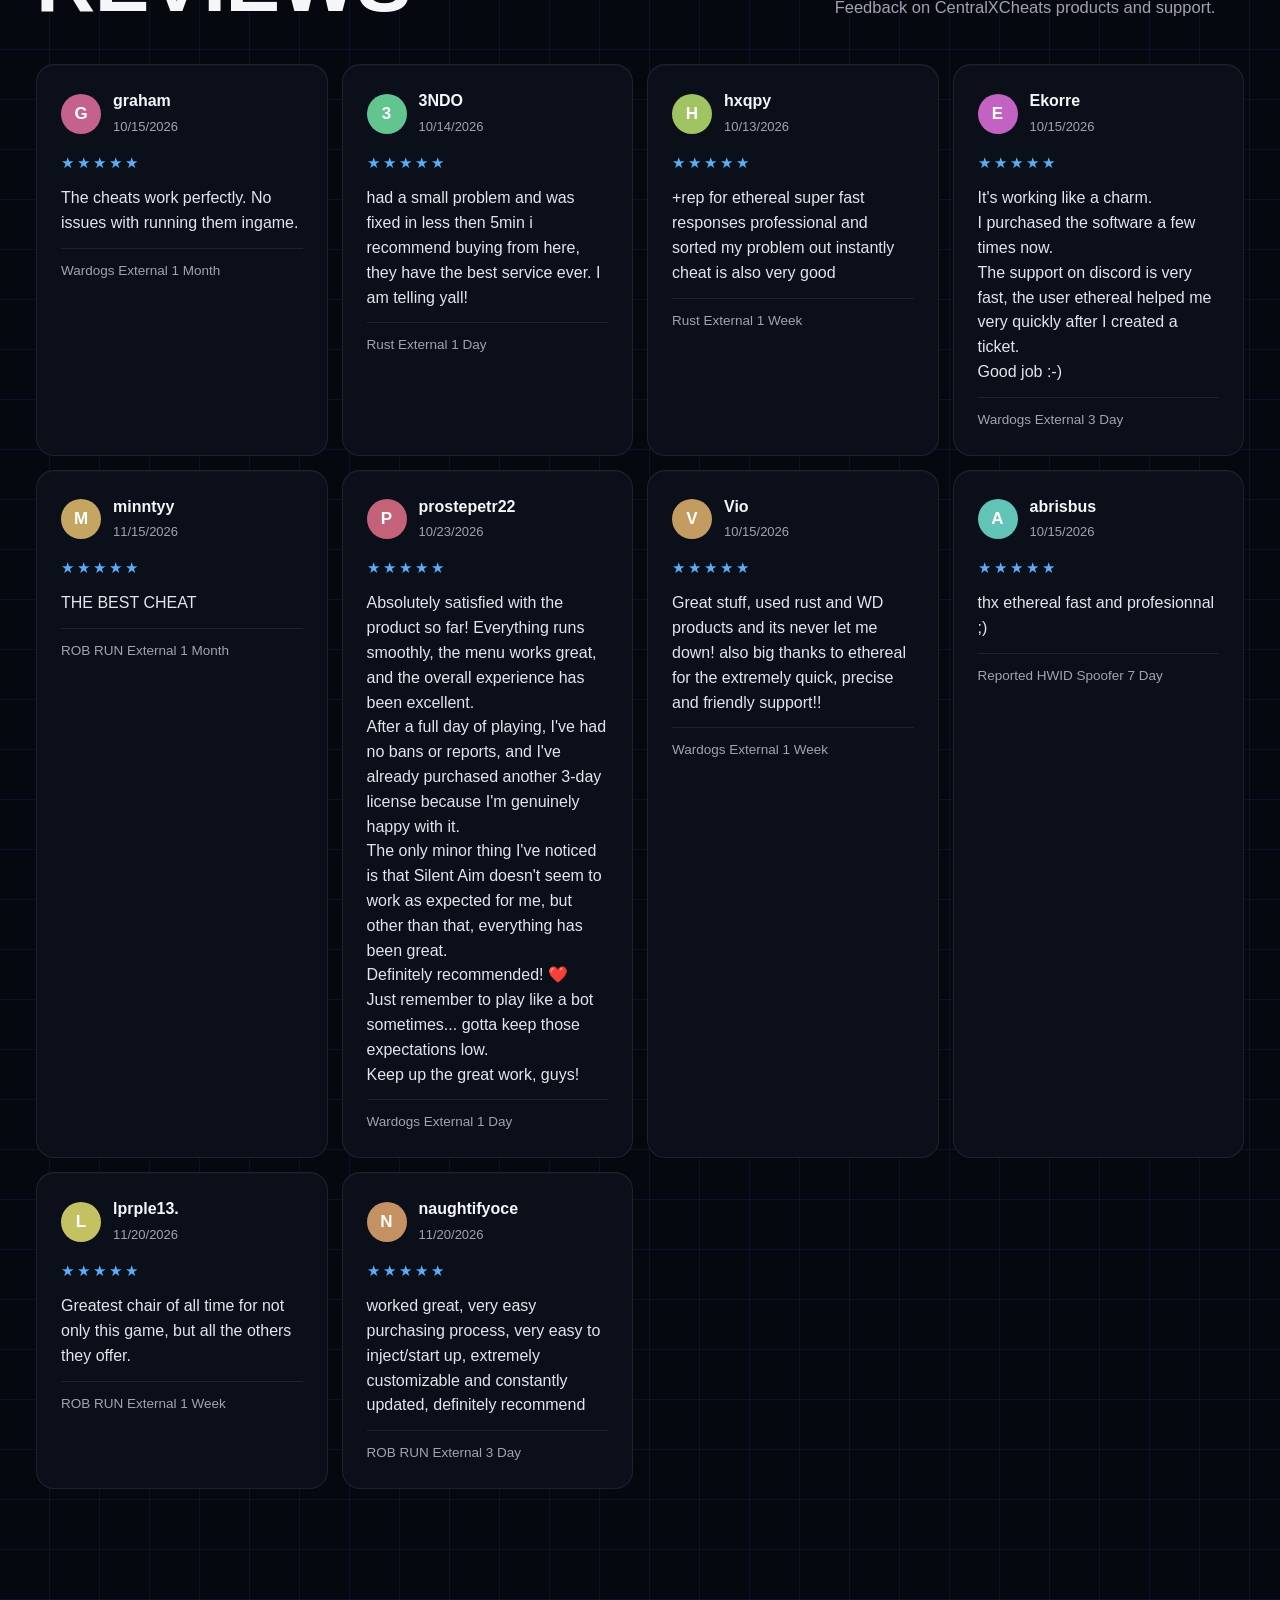
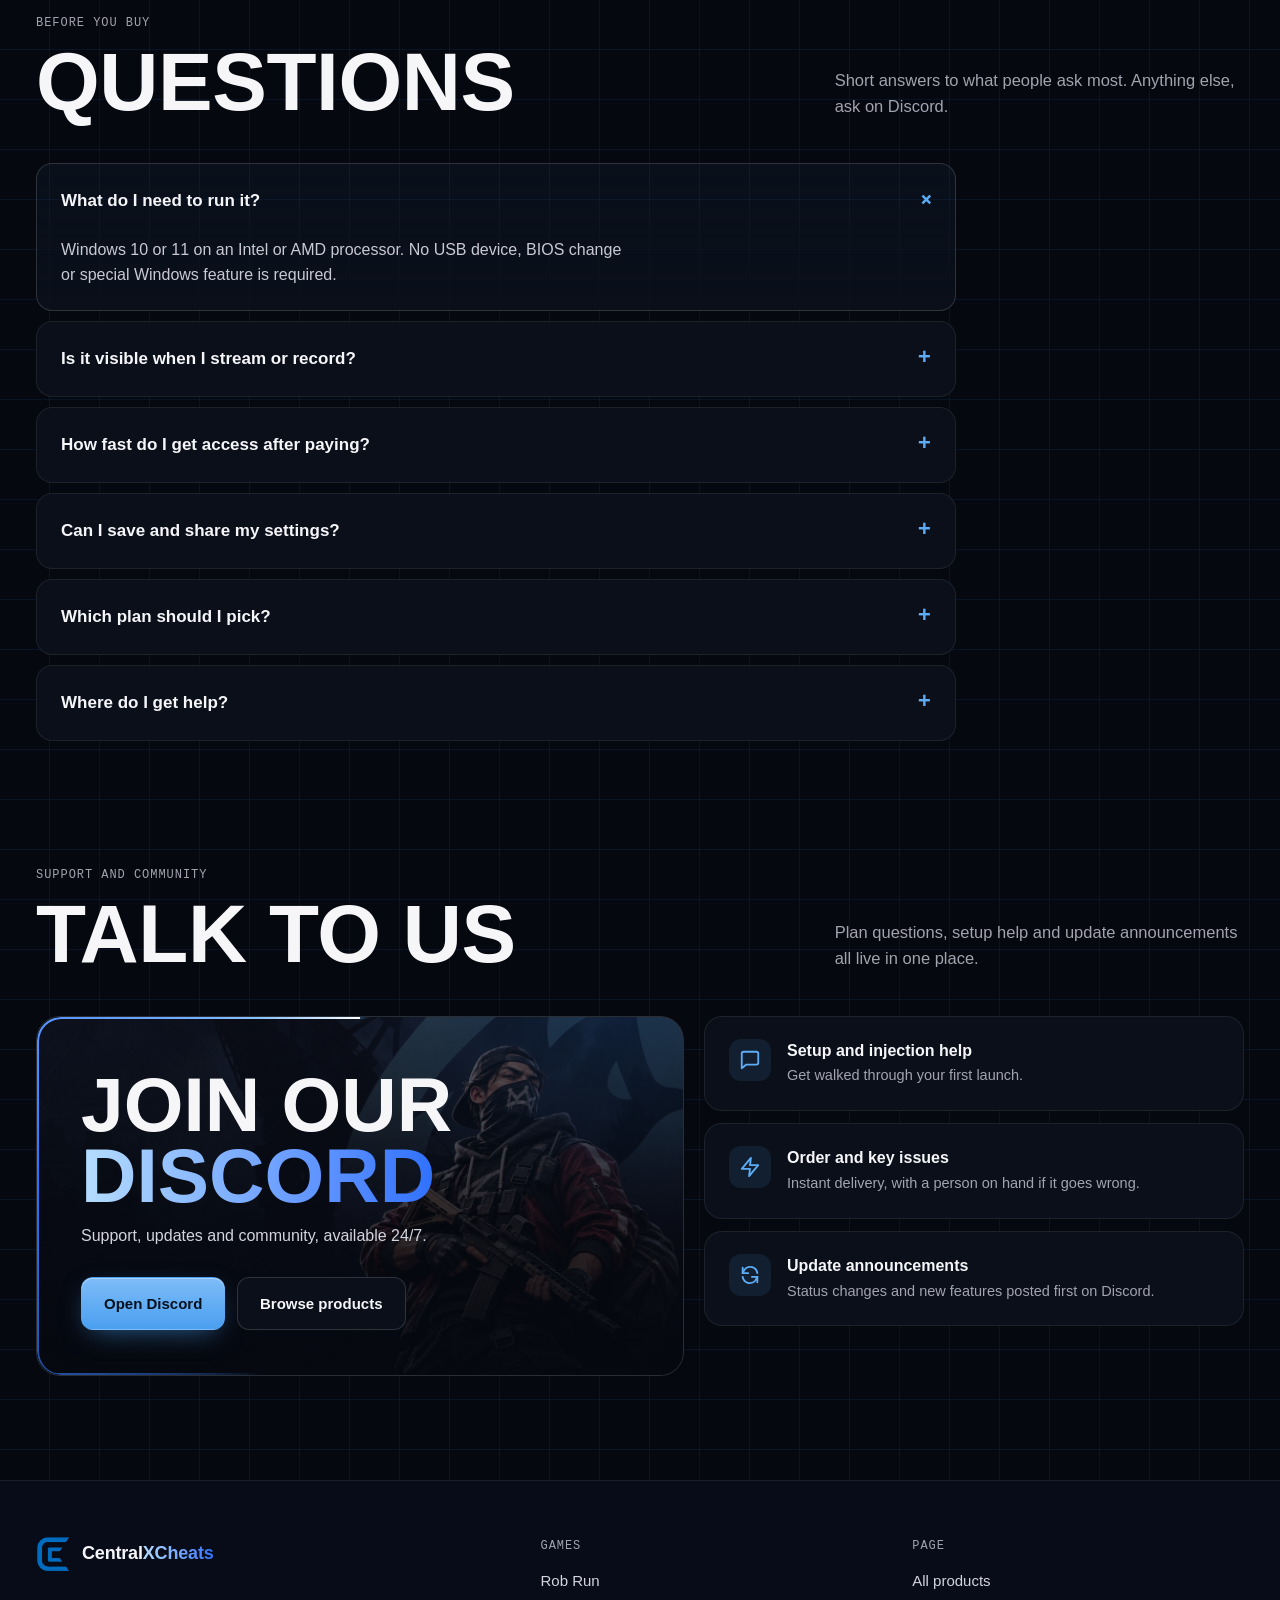
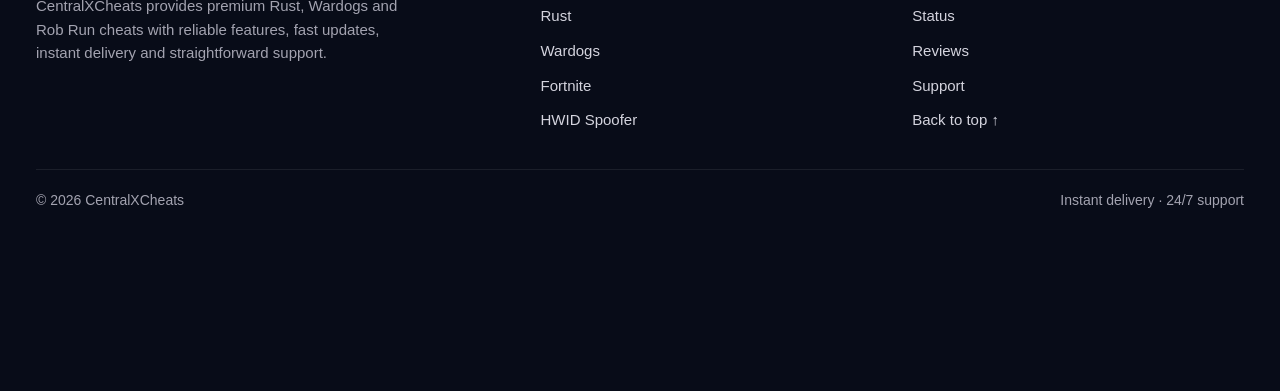
==== commit c2acba15: "Add files via upload" ====
--- a/index.html
+++ b/index.html
@@ -11,7 +11,7 @@
   <div class="wrap bar-in">
     <div class="brandset">
     <a class="brand" href="#top" data-nav aria-label="CentralXCheats, back to top">
-      <img src="[data-uri]" alt="" width="34" height="34">
+      <img src="[data-uri]" alt="" width="34" height="34">
       <span>Central<span class="grad">XCheats</span></span>
     </a>
     <span class="live"><i></i><span id="online-n">1,983</span> online</span>
@@ -120,11 +120,11 @@
           <thead><tr><th class="mono">Product</th><th class="mono">Status</th><th class="mono">Systems</th><th class="mono">From</th></tr></thead>
           <tbody>
             <tr><td><b>Rob Run External</b></td><td><span class="pill"><i></i>Undetected</span></td><td>Windows 10 and 11</td><td class="num">$4.99</td></tr>
-            <tr><td><b>Rust External</b></td><td><span class="pill"><i></i>Undetected</span></td><td>Windows 10 and 11</td><td class="num">$7.99</td></tr>
-            <tr><td><b>Wardogs External</b></td><td><span class="pill"><i></i>Undetected</span></td><td>Windows 10 and 11</td><td class="num">$4.99</td></tr>
-            <tr><td><b>Rust Internal</b></td><td><span class="pill"><i></i>Undetected</span></td><td>Windows 10 and 11</td><td class="num">$8.99</td></tr>
+            <tr><td><b>Rust External</b></td><td><span class="pill"><i></i>Undetected</span></td><td>Windows 10 and 11</td><td class="num">$4.99</td></tr>
+            <tr><td><b>Wardogs External</b></td><td><span class="pill"><i></i>Undetected</span></td><td>Windows 10 and 11</td><td class="num">$2.99</td></tr>
+            <tr><td><b>Rust Internal</b></td><td><span class="pill"><i></i>Undetected</span></td><td>Windows 10 and 11</td><td class="num">$7.99</td></tr>
             <tr><td><b>Fortnite External</b></td><td><span class="pill"><i></i>Undetected</span></td><td>Windows 10 and 11</td><td class="num">$7.99</td></tr>
-            <tr><td><b>HWID Spoofer</b></td><td><span class="pill"><i></i>Undetected</span></td><td>Windows 10 and 11</td><td class="num">$18.99</td></tr>
+            <tr><td><b>HWID Spoofer</b></td><td><span class="pill"><i></i>Undetected</span></td><td>Windows 10 and 11</td><td class="num">$12.99</td></tr>
           </tbody>
         </table>
       </div>
@@ -188,7 +188,7 @@
   <div class="wrap">
     <div class="foot-in">
       <div>
-        <a class="brand" href="#top" data-nav><img src="[data-uri]" alt="" width="34" height="34"><span>Central<span class="grad">XCheats</span></span></a>
+        <a class="brand" href="#top" data-nav><img src="[data-uri]" alt="" width="34" height="34"><span>Central<span class="grad">XCheats</span></span></a>
         <p>CentralXCheats provides premium Rust, Wardogs and Rob Run cheats with reliable features, fast updates, instant delivery and straightforward support.</p>
       </div>
       <div><h4 class="mono">Games</h4><ul><li><a href="products.html?game=robrun">Rob Run</a></li><li><a href="products.html?game=rust">Rust</a></li><li><a href="products.html?game=wardogs">Wardogs</a></li><li><a href="products.html?game=fortnite">Fortnite</a></li><li><a href="products.html?game=spoofer">HWID Spoofer</a></li></ul></div>
@@ -328,4 +328,4 @@
 
 <script src="js/fx.js"></script>
 
-</body></html>
+</body></html>
--- a/css/site.css
+++ b/css/site.css
@@ -0,0 +1,260 @@
+/* Layout: one long page. Sticky bar with section links, hero over art, then product index,
+   plan picker with order summary, feature browser, gallery, status table, reviews, FAQ, support. */
+:root {
+  --bg: #05080f;
+  --panel: #0a0f1a;
+  --raised: #121a2b;
+  --line: #ffffff14;
+  --line-strong: #ffffff26;
+  --text: #f6f6f9;
+  --muted: #a3a3b0;
+  --accent: #5cacf6;
+  --accent-soft: #b5ddfd;
+  --accent-deep: #1f7ae0;
+  --on-accent: #04101c;
+  --ok: #34d399;
+  --font-body: "Geist", -apple-system, "SF Pro Display", "Helvetica Neue", Helvetica, Arial, sans-serif;
+  --font-display: "Barlow Condensed", "Arial Narrow", Impact, sans-serif;
+  --font-mono: "Geist Mono", ui-monospace, "SF Mono", Menlo, monospace;
+  --bar-h: 64px;
+  color-scheme: dark;
+}
+* { box-sizing: border-box; }
+html { scroll-behavior: smooth; }
+@media (prefers-reduced-motion: reduce) { html { scroll-behavior: auto; } * { animation: none !important; transition: none !important; } }
+body {
+  margin: 0; background: var(--bg); color: var(--text);
+  font-family: var(--font-body); font-size: 16px; line-height: 1.55;
+  -webkit-font-smoothing: antialiased;
+}
+body::before { content: ""; position: fixed; inset: 0 0 auto; height: env(safe-area-inset-top, 0px); z-index: 40; background: #05080f; }
+img { display: block; max-width: 100%; }
+a { color: inherit; text-decoration: none; }
+button { font: inherit; color: inherit; cursor: pointer; }
+:focus-visible { outline: 2px solid var(--accent); outline-offset: 3px; border-radius: 6px; }
+section, header + main > div { scroll-margin-top: calc(var(--bar-h) + env(safe-area-inset-top, 0px) + 8px); }
+.wrap { width: 100%; max-width: 1240px; margin: 0 auto; padding-left: max(16px, env(safe-area-inset-left, 0px)); padding-right: max(16px, env(safe-area-inset-right, 0px)); }
+.grad { color: transparent; background: linear-gradient(90deg, #b5ddfd 0%, #5cacf6 30%, #4dabff 50%, #5cacf6 70%, #b5ddfd 100%) 0 0 / 200% 100%; -webkit-background-clip: text; background-clip: text; animation: shimmer 8s linear infinite; }
+@keyframes shimmer { to { background-position: -200% 0; } }
+.mono { font-family: var(--font-mono); font-size: 12px; letter-spacing: .08em; text-transform: uppercase; color: var(--muted); }
+
+/* ---------- bar ---------- */
+.bar { position: sticky; top: env(safe-area-inset-top, 0px); z-index: 30; background: color-mix(in srgb, #05080f 86%, transparent); backdrop-filter: blur(14px); -webkit-backdrop-filter: blur(14px); border-bottom: 1px solid var(--line); }
+.bar-in { display: grid; grid-template-columns: auto 1fr auto; align-items: center; gap: 24px; min-height: var(--bar-h); }
+.brand { display: inline-flex; align-items: center; gap: 12px; font-weight: 600; font-size: 18px; letter-spacing: -.01em; }
+.brand img { width: 34px; height: 34px; }
+.brandset { display: flex; align-items: center; gap: 14px; min-width: 0; }
+.live { display: inline-flex; align-items: center; gap: 8px; padding: 5px 12px; border-radius: 999px; background: #34d3991a; border: 1px solid #34d39944; color: var(--ok); font-size: 13px; font-weight: 500; white-space: nowrap; font-variant-numeric: tabular-nums; }
+.live i { width: 7px; height: 7px; border-radius: 50%; background: currentColor; box-shadow: 0 0 0 3px #34d39922; }
+.live small { font-family: var(--font-mono); font-size: 10px; letter-spacing: .08em; text-transform: uppercase; opacity: .7; }
+.review { position: relative; }
+.review .who { display: flex; align-items: center; gap: 12px; padding-right: 70px; min-width: 0; }
+.review .av { width: 40px; height: 40px; border-radius: 50%; display: grid; place-items: center; color: #fff; font-weight: 600; font-size: 17px; flex: none; text-transform: uppercase; }
+.review .who b { display: block; font-weight: 600; overflow-wrap: anywhere; }
+.review .who small { color: var(--muted); font-size: 13px; }
+.nav { display: flex; gap: 2px; justify-content: center; min-width: 0; overflow-x: auto; scrollbar-width: none; }
+.nav::-webkit-scrollbar { display: none; }
+.nav a { padding: 8px 14px; border-radius: 999px; color: var(--muted); font-size: 14.5px; font-weight: 500; white-space: nowrap; transition: color .2s, background .2s; }
+.nav a:hover { color: var(--text); }
+.nav a[aria-current="true"] { color: var(--text); background: var(--raised); box-shadow: inset 0 0 0 1px var(--line); }
+.btn { display: inline-flex; align-items: center; justify-content: center; gap: 10px; padding: 14px 22px; border-radius: 12px; font-weight: 600; font-size: 15px; border: 1px solid transparent; transition: transform .15s, box-shadow .2s, background .2s; }
+.btn-primary { color: var(--on-accent); background: linear-gradient(180deg, #7dbcf8, #4a9ff0); box-shadow: 0 8px 28px -10px #4a9ff0aa, inset 0 1px 0 #ffffff55; }
+.btn-primary:hover { transform: translateY(-1px); box-shadow: 0 12px 32px -10px #4a9ff0; }
+.btn-ghost { background: var(--panel); border-color: var(--line-strong); }
+.btn-ghost:hover { background: var(--raised); }
+.btn-sm { padding: 9px 16px; font-size: 14px; border-radius: 10px; }
+.btn svg { width: 18px; height: 18px; }
+
+/* ---------- hero ---------- */
+.hero { position: relative; isolation: isolate; border-bottom: 1px solid var(--line); overflow: hidden; }
+.hero-art { position: absolute; inset: 0; z-index: -1; background: #05080f url("../img/hero.jpg") right center / cover no-repeat; }
+.hero-art::after { content: ""; position: absolute; inset: 0; background: linear-gradient(90deg, var(--bg) 0%, #05080fee 34%, #05080f66 62%, #05080f22 100%), linear-gradient(0deg, var(--bg) 0%, transparent 28%); }
+.hero-in { display: grid; grid-template-columns: minmax(0, 1.1fr) minmax(0, 420px); gap: 48px; align-items: end; padding-block: 96px 56px; }
+.hero h1 { margin: 18px 0 0; font-family: var(--font-display); font-weight: 700; text-transform: uppercase; font-size: clamp(60px, 9.4vw, 138px); line-height: .88; letter-spacing: -.005em; text-wrap: balance; }
+.hero p.lead { margin: 26px 0 0; max-width: 52ch; font-size: 18px; color: #d4d4de; }
+.cta-row { display: flex; flex-wrap: wrap; gap: 12px; margin-top: 32px; }
+.eyebrow { display: inline-flex; align-items: center; gap: 10px; }
+.dot { width: 8px; height: 8px; border-radius: 50%; background: var(--ok); box-shadow: 0 0 0 4px #34d39922; }
+.index { background: color-mix(in srgb, #0a0f1a 88%, transparent); border: 1px solid var(--line-strong); border-radius: 18px; backdrop-filter: blur(12px); -webkit-backdrop-filter: blur(12px); overflow: hidden; }
+.index h2 { margin: 0; padding: 16px 20px; border-bottom: 1px solid var(--line); font-weight: 400; }
+.index a { display: grid; grid-template-columns: 1fr auto; gap: 4px 12px; padding: 16px 20px; border-bottom: 1px solid var(--line); transition: background .2s; }
+.index a:last-child { border-bottom: 0; }
+.index a:hover { background: var(--raised); }
+.index b { font-family: var(--font-display); font-size: 26px; line-height: 1; font-weight: 600; text-transform: uppercase; letter-spacing: .01em; }
+.index small { color: var(--muted); font-size: 13.5px; }
+.index .from { text-align: right; font-weight: 600; align-self: center; grid-row: span 2; font-variant-numeric: tabular-nums; }
+.index .from span { display: block; font-weight: 400; color: var(--muted); font-size: 12px; }
+
+.facts { border-bottom: 1px solid var(--line); background: var(--panel); }
+.facts ul { list-style: none; margin: 0; padding-block: 18px; display: flex; flex-wrap: wrap; gap: 10px 34px; justify-content: space-between; }
+.facts li { display: inline-flex; align-items: center; gap: 10px; color: #d4d4de; font-size: 14.5px; }
+.facts svg { width: 18px; height: 18px; color: var(--accent); flex: none; }
+
+/* ---------- section scaffolding ---------- */
+.sec { padding-block: 104px 0; }
+.sec-head { display: grid; grid-template-columns: minmax(0, 1fr) minmax(0, 46ch); gap: 12px 48px; align-items: end; margin-bottom: 44px; }
+.sec-head h2 { margin: 10px 0 0; font-family: var(--font-display); font-weight: 700; text-transform: uppercase; font-size: clamp(44px, 6.4vw, 84px); line-height: .92; text-wrap: balance; }
+.sec-head p { margin: 0; color: var(--muted); font-size: 16.5px; }
+
+/* ---------- products ---------- */
+.products { display: grid; grid-template-columns: minmax(0, 1.4fr) minmax(0, 1fr); gap: 20px; }
+.feature-card { position: relative; isolation: isolate; border-radius: 22px; border: 1px solid var(--line-strong); overflow: hidden; min-height: 520px; display: flex; flex-direction: column; justify-content: flex-end; padding: 34px; background: #05080f url("../img/hero.jpg") 80% center / cover no-repeat; }
+.feature-card::before { content: ""; position: absolute; inset: 0; z-index: -1; background: linear-gradient(0deg, #05080f 4%, #05080fcc 40%, #05080f00 78%), linear-gradient(90deg, #05080fdd, transparent 70%); }
+.pill { display: inline-flex; align-items: center; gap: 8px; width: fit-content; padding: 5px 12px; border-radius: 999px; font-family: var(--font-mono); font-size: 11.5px; letter-spacing: .09em; text-transform: uppercase; color: var(--ok); background: #34d39914; border: 1px solid #34d39944; }
+.pill i { width: 6px; height: 6px; border-radius: 50%; background: currentColor; }
+.feature-card h3 { margin: 14px 0 0; font-family: var(--font-display); font-size: clamp(50px, 6vw, 84px); line-height: .9; text-transform: uppercase; font-weight: 700; }
+.feature-card p { margin: 14px 0 0; max-width: 46ch; color: #d4d4de; }
+.chips { display: flex; flex-wrap: wrap; gap: 8px; margin-top: 18px; }
+.chip { padding: 5px 11px; border-radius: 8px; border: 1px solid var(--line-strong); background: #ffffff0a; font-size: 13px; color: #d4d4de; }
+.price-line { margin-top: 22px; display: flex; flex-wrap: wrap; align-items: center; gap: 12px 22px; }
+.price-line strong { font-size: 30px; font-weight: 700; font-variant-numeric: tabular-nums; }
+.price-line strong span { font-size: 14px; font-weight: 400; color: var(--muted); margin-right: 6px; }
+.stack { display: grid; gap: 20px; grid-auto-rows: 1fr; }
+.mini { display: grid; grid-template-columns: 132px minmax(0, 1fr); border: 1px solid var(--line); border-radius: 18px; background: var(--panel); overflow: hidden; transition: border-color .2s, transform .2s; }
+.mini:hover { border-color: var(--line-strong); transform: translateY(-2px); }
+.mini img { width: 100%; height: 100%; object-fit: cover; object-position: center top; }
+.mini div { padding: 20px; display: flex; flex-direction: column; gap: 6px; min-width: 0; }
+.mini h3 { margin: 6px 0 0; font-family: var(--font-display); text-transform: uppercase; font-weight: 700; font-size: 34px; line-height: .95; }
+.mini .meta { color: var(--muted); font-size: 14px; }
+.mini .foot { margin-top: auto; padding-top: 10px; display: flex; flex-wrap: wrap; gap: 8px 16px; align-items: center; justify-content: space-between; }
+.mini .foot b { font-size: 18px; font-variant-numeric: tabular-nums; }
+.link { color: var(--accent); font-weight: 600; font-size: 14.5px; display: inline-flex; gap: 6px; align-items: center; }
+.link:hover { color: var(--accent-soft); }
+
+/* ---------- pricing ---------- */
+.pricing { display: grid; grid-template-columns: minmax(0, 1.25fr) minmax(0, 1fr); gap: 20px; align-items: start; }
+.plans { display: grid; grid-template-columns: repeat(2, minmax(0, 1fr)); gap: 12px; }
+.plan { position: relative; display: block; cursor: pointer; }
+.plan input { position: absolute; opacity: 0; inset: 0; }
+.plan > span { display: grid; gap: 2px 12px; grid-template-columns: 1fr auto; align-items: center; padding: 20px 22px; background: var(--panel); border: 1px solid var(--line); border-radius: 16px; min-height: 104px; transition: border-color .2s, background .2s, box-shadow .2s; }
+.plan:hover > span { border-color: var(--line-strong); }
+.plan input:checked + span { border-color: var(--accent); background: #5cacf612; box-shadow: 0 0 0 1px var(--accent), 0 14px 36px -18px #4a9ff0; }
+.plan input:focus-visible + span { outline: 2px solid var(--accent); outline-offset: 3px; }
+.plan b { font-size: 20px; font-weight: 600; }
+.plan .p { font-family: var(--font-display); font-size: 40px; font-weight: 700; line-height: 1; font-variant-numeric: tabular-nums; }
+.plan small { color: var(--muted); font-size: 13.5px; grid-column: 1 / -1; }
+.plan .tag { grid-column: 1 / -1; width: fit-content; font-family: var(--font-mono); font-size: 10.5px; letter-spacing: .09em; text-transform: uppercase; padding: 3px 9px; border-radius: 999px; background: var(--accent); color: var(--on-accent); font-weight: 500; }
+.plan.wide { grid-column: 1 / -1; }
+.summary { position: sticky; top: calc(var(--bar-h) + env(safe-area-inset-top, 0px) + 20px); background: var(--panel); border: 1px solid var(--line-strong); border-radius: 22px; padding: 30px; display: grid; gap: 18px; }
+.summary h3 { margin: 0; font-family: var(--font-display); font-size: 40px; text-transform: uppercase; line-height: 1; }
+.summary .total { display: flex; align-items: baseline; justify-content: space-between; gap: 12px; padding-block: 16px; border-block: 1px solid var(--line); }
+.summary .total b { font-family: var(--font-display); font-size: 64px; line-height: 1; font-variant-numeric: tabular-nums; }
+.ticks { list-style: none; padding: 0; margin: 0; display: grid; gap: 12px; }
+.ticks li { display: grid; grid-template-columns: 22px 1fr; gap: 10px; color: #d4d4de; font-size: 15px; }
+.ticks svg { width: 20px; height: 20px; color: var(--accent); margin-top: 2px; }
+.ticks b { display: block; color: var(--text); font-weight: 600; }
+.ticks span { color: var(--muted); font-size: 14px; }
+.note { margin: 0; color: var(--muted); font-size: 13.5px; }
+
+/* ---------- features ---------- */
+.fx { display: grid; grid-template-columns: 300px minmax(0, 1fr); gap: 20px; align-items: start; }
+.fx-list { display: grid; gap: 4px; padding: 10px; background: var(--panel); border: 1px solid var(--line); border-radius: 18px; position: sticky; top: calc(var(--bar-h) + env(safe-area-inset-top, 0px) + 20px); max-height: calc(100vh - var(--bar-h) - 48px); overflow-y: auto; scrollbar-width: thin; }
+.fx-list button { text-align: left; padding: 11px 14px; border: 0; background: transparent; border-radius: 11px; color: var(--muted); font-weight: 500; font-size: 15px; display: grid; gap: 1px; }
+.fx-list button small { font-family: var(--font-mono); font-size: 10.5px; letter-spacing: .09em; text-transform: uppercase; opacity: .75; }
+.fx-list button:hover { color: var(--text); background: #ffffff08; }
+.fx-list button[aria-selected="true"] { color: var(--text); background: var(--raised); box-shadow: inset 0 0 0 1px var(--line-strong); }
+.fx-list button[aria-selected="true"] small { color: var(--accent); opacity: 1; }
+.fx-panel { background: var(--panel); border: 1px solid var(--line); border-radius: 22px; padding: 38px; min-height: 480px; min-width: 0; }
+.fx-panel h3 { margin: 12px 0 0; font-family: var(--font-display); font-size: clamp(40px, 5vw, 64px); line-height: .95; text-transform: uppercase; font-weight: 700; }
+.fx-panel p { margin: 14px 0 0; max-width: 60ch; color: #d4d4de; font-size: 17px; }
+.fx-items { list-style: none; padding: 0; margin: 30px 0 0; display: grid; grid-template-columns: repeat(auto-fill, minmax(250px, 1fr)); gap: 10px 22px; }
+.fx-items li { display: grid; grid-template-columns: 16px 1fr; gap: 10px; padding: 11px 0; border-bottom: 1px solid var(--line); font-size: 15px; }
+.fx-items li::before { content: ""; width: 7px; height: 7px; margin-top: 8px; border-radius: 2px; background: var(--accent); }
+.fx-items li.more { color: var(--accent); font-weight: 600; }
+.fx-items li.more::before { background: transparent; }
+
+/* ---------- gallery ---------- */
+.gallery { display: grid; grid-template-columns: repeat(6, minmax(0, 1fr)); gap: 14px; }
+.shot { position: relative; padding: 0; border: 1px solid var(--line); border-radius: 16px; overflow: hidden; background: var(--panel); aspect-ratio: 16 / 10; grid-column: span 2; }
+.shot:first-child { grid-column: span 4; grid-row: span 2; aspect-ratio: auto; }
+.shot img { width: 100%; height: 100%; object-fit: cover; transition: transform .5s; }
+.shot:hover img { transform: scale(1.03); }
+.shot span { position: absolute; left: 12px; bottom: 12px; padding: 5px 10px; border-radius: 8px; background: #05080fcc; font-family: var(--font-mono); font-size: 11px; letter-spacing: .08em; text-transform: uppercase; }
+.lb { position: fixed; inset: 0; z-index: 60; background: #05050af2; display: grid; place-items: center; padding: calc(24px + env(safe-area-inset-top, 0px)) max(16px, env(safe-area-inset-right, 0px)) calc(24px + env(safe-area-inset-bottom, 0px)) max(16px, env(safe-area-inset-left, 0px)); }
+.lb[hidden] { display: none; }
+.lb img { max-height: 80vh; border-radius: 12px; border: 1px solid var(--line-strong); }
+.lb-btn { position: absolute; width: 46px; height: 46px; border-radius: 50%; border: 1px solid var(--line-strong); background: var(--panel); display: grid; place-items: center; font-size: 22px; line-height: 1; }
+.lb-btn:hover { background: var(--raised); }
+.lb-close { top: calc(16px + env(safe-area-inset-top, 0px)); right: max(16px, env(safe-area-inset-right, 0px)); }
+.lb-prev { left: max(12px, env(safe-area-inset-left, 0px)); top: 50%; }
+.lb-next { right: max(12px, env(safe-area-inset-right, 0px)); top: 50%; }
+
+/* ---------- status ---------- */
+.table-wrap { overflow-x: auto; border: 1px solid var(--line); border-radius: 18px; background: var(--panel); }
+table { width: 100%; border-collapse: collapse; min-width: 640px; }
+th, td { text-align: left; padding: 18px 24px; border-bottom: 1px solid var(--line); }
+tr:last-child td { border-bottom: 0; }
+th { font-weight: 400; }
+td b { font-family: var(--font-display); font-size: 26px; text-transform: uppercase; font-weight: 600; letter-spacing: .01em; }
+td.num { font-variant-numeric: tabular-nums; font-weight: 600; }
+td { color: #d4d4de; }
+
+/* ---------- reviews ---------- */
+.reviews { display: grid; grid-template-columns: repeat(auto-fill, minmax(290px, 1fr)); gap: 14px; }
+.review { background: var(--panel); border: 1px solid var(--line); border-radius: 18px; padding: 24px; display: grid; gap: 12px; align-content: start; }
+.review .stars { color: var(--accent); letter-spacing: 3px; font-size: 15px; }
+.review q { white-space: pre-line; quotes: none; font-size: 16px; color: #e4e4ec; }
+.review footer { display: flex; justify-content: space-between; gap: 10px; color: var(--muted); font-size: 13.5px; border-top: 1px solid var(--line); padding-top: 12px; }
+.empty { grid-column: 1 / -1; display: grid; grid-template-columns: minmax(0, 1fr) auto; gap: 24px; align-items: center; padding: 38px; border: 1px dashed var(--line-strong); border-radius: 22px; background: var(--panel); }
+.empty h3 { margin: 0; font-family: var(--font-display); font-size: 40px; text-transform: uppercase; line-height: 1; }
+.empty p { margin: 8px 0 0; color: var(--muted); max-width: 56ch; }
+
+/* ---------- faq ---------- */
+.faq { display: grid; gap: 10px; max-width: 920px; }
+details { background: var(--panel); border: 1px solid var(--line); border-radius: 16px; transition: border-color .2s; }
+details[open] { border-color: var(--line-strong); }
+summary { list-style: none; cursor: pointer; padding: 20px 24px; font-weight: 600; font-size: 17px; display: flex; justify-content: space-between; align-items: center; gap: 16px; }
+summary::-webkit-details-marker { display: none; }
+summary::after { content: "+"; font-family: var(--font-mono); font-size: 22px; color: var(--accent); transition: transform .2s; flex: none; }
+details[open] summary::after { transform: rotate(45deg); }
+details p { margin: 0; padding: 0 24px 22px; color: #c9c9d4; max-width: 70ch; }
+
+/* ---------- support + footer ---------- */
+.support { display: grid; grid-template-columns: minmax(0, 1.2fr) minmax(0, 1fr); gap: 20px; }
+.cta-panel { position: relative; isolation: isolate; overflow: hidden; border-radius: 24px; border: 1px solid var(--line-strong); padding: 44px; background: #05080f; display: flex; flex-direction: column; justify-content: flex-end; min-height: 360px; }
+.cta-panel::before { content: ""; position: absolute; inset: 0; z-index: -1; background: radial-gradient(60% 90% at 90% 0%, #1f7ae055, transparent 70%), url("../img/hero.jpg") 85% center / cover; opacity: .9; }
+.cta-panel::after { content: ""; position: absolute; inset: 0; z-index: -1; background: linear-gradient(0deg, #05080ff0 10%, #05080f88); }
+.cta-panel h3 { margin: 0; font-family: var(--font-display); font-size: clamp(48px, 6vw, 80px); text-transform: uppercase; line-height: .92; }
+.cta-panel p { margin: 14px 0 0; max-width: 46ch; color: #d4d4de; }
+.helps { display: grid; gap: 12px; align-content: start; }
+.help { background: var(--panel); border: 1px solid var(--line); border-radius: 18px; padding: 22px 24px; display: grid; grid-template-columns: 42px minmax(0, 1fr); gap: 16px; }
+.help svg { width: 42px; height: 42px; padding: 10px; border-radius: 12px; background: #5cacf61a; color: var(--accent); }
+.help b { display: block; font-weight: 600; }
+.help span { color: var(--muted); font-size: 14.5px; }
+footer.site { margin-top: 104px; border-top: 1px solid var(--line); background: var(--panel); overflow: hidden; position: relative; }
+.foot-in { display: grid; grid-template-columns: minmax(0, 1.4fr) repeat(2, minmax(0, 1fr)); gap: 40px; padding-block: 56px 36px; }
+.foot-in p { color: var(--muted); max-width: 44ch; margin: 16px 0 0; font-size: 15px; }
+.foot-in h4 { margin: 0 0 14px; font-weight: 400; }
+.foot-in ul { list-style: none; margin: 0; padding: 0; display: grid; gap: 10px; }
+.foot-in ul a { color: #d4d4de; font-size: 15px; }
+.foot-in ul a:hover { color: var(--accent); }
+.foot-base { display: flex; flex-wrap: wrap; justify-content: space-between; gap: 12px; padding-block: 20px 28px; border-top: 1px solid var(--line); color: var(--muted); font-size: 14px; }
+.wm { font-family: var(--font-display); font-weight: 700; text-transform: uppercase; font-size: clamp(64px, 16vw, 230px); line-height: .8; text-align: center; white-space: nowrap; color: transparent; background: linear-gradient(180deg, #ffffff12, #ffffff00 78%); -webkit-background-clip: text; background-clip: text; pointer-events: none; user-select: none; margin-bottom: -.06em; }
+
+/* ---------- responsive ---------- */
+@media (max-width: 1020px) {
+  .hero-in, .sec-head, .products, .pricing, .support { grid-template-columns: minmax(0, 1fr); }
+  .hero-in { padding-block: 72px 40px; gap: 36px; }
+  .summary, .fx-list { position: static; }
+  .fx { grid-template-columns: minmax(0, 1fr); }
+  .fx-list { display: flex; overflow-x: auto; max-height: none; }
+  .fx-list button { white-space: nowrap; flex: none; }
+  .hero-art::after { background: linear-gradient(90deg, var(--bg) 0%, #05080fcc 55%, #05080f88 100%), linear-gradient(0deg, var(--bg) 0%, transparent 30%); }
+  .foot-in { grid-template-columns: minmax(0, 1fr) minmax(0, 1fr); }
+  .foot-in > :first-child { grid-column: 1 / -1; }
+}
+@media (max-width: 760px) {
+  :root { --bar-h: 108px; }
+  .bar-in { grid-template-columns: 1fr auto; grid-template-areas: "brand cta" "nav nav"; gap: 4px 12px; padding-block: 10px 6px; }
+  .brandset { grid-area: brand; } .bar-in > .btn { grid-area: cta; } .nav { grid-area: nav; justify-content: flex-start; margin-inline: -4px; }
+  .sec { padding-block: 72px 0; }
+  .plans { grid-template-columns: minmax(0, 1fr); }
+  .fx-panel { padding: 24px; min-height: 0; }
+  .gallery { grid-template-columns: repeat(2, minmax(0, 1fr)); }
+  .shot, .shot:first-child { grid-column: span 2; grid-row: auto; aspect-ratio: 16 / 10; }
+  .feature-card { padding: 24px; min-height: 480px; }
+  .mini { grid-template-columns: 96px minmax(0, 1fr); }
+  .empty { grid-template-columns: minmax(0, 1fr); padding: 26px; }
+  .cta-panel { padding: 28px; }
+  .facts ul { justify-content: flex-start; }
+}
--- a/css/fx.css
+++ b/css/fx.css
@@ -0,0 +1,225 @@
+/* ===== polish layer: clean background + motion ===== */
+:root { --bg: #05080f; --panel: #0a0f1a; --raised: #121a2b; --ease: cubic-bezier(.22,.8,.24,1); }
+body { overflow-x: hidden; }
+body::before { background: #05080f; }
+
+/* backdrop: deep navy, blue grid across the page, soft blue wash from the top */
+body { background-color: #05080f; background-image: linear-gradient(#0050fe0d 1px, transparent 1px), linear-gradient(90deg, #0050fe0d 1px, transparent 1px); background-size: 50px 50px; background-position: -1px -1px; }
+.bg { position: fixed; inset: 0; z-index: -1; pointer-events: none; overflow: hidden; }
+.bg::before { content: ""; position: absolute; inset: 0 0 auto 0; height: 760px; background: linear-gradient(180deg, #1f5fec26 0%, #1f5fec0d 45%, transparent 100%); }
+.bg::after { content: ""; position: absolute; left: 50%; top: -240px; width: 1100px; height: 520px; translate: -50% 0; background: radial-gradient(closest-side, #2f70fd2e, transparent); filter: blur(20px); animation: breathe 9s ease-in-out infinite alternate; }
+@keyframes breathe { from { opacity: .55; scale: 1; } to { opacity: 1; scale: 1.12; } }
+.sec + .sec::before { content: none; }
+
+/* progress bar */
+.progress { position: fixed; z-index: 50; left: 0; top: 0; height: 2px; width: 100%; transform-origin: 0 50%; transform: scaleX(0); background: linear-gradient(90deg, #b5ddfd, #4a9ff0); box-shadow: 0 0 12px #4a9ff0; }
+
+/* header */
+.bar { transition: background .3s, box-shadow .3s, border-color .3s; border-bottom-color: transparent; }
+.bar.scrolled { border-bottom-color: var(--line); box-shadow: 0 12px 40px -24px #000; background: color-mix(in srgb, #05080f 80%, transparent); }
+.nav a { position: relative; transition: color .25s, background .3s var(--ease); }
+.nav a:hover { background: #ffffff0a; }
+
+/* buttons */
+.btn { position: relative; overflow: hidden; transition: transform .35s var(--ease), box-shadow .3s, background .25s, border-color .25s; will-change: transform; }
+.btn-primary::after { content: ""; position: absolute; inset: 0; background: linear-gradient(105deg, transparent 30%, #ffffff66 50%, transparent 70%); translate: -120% 0; transition: translate .7s var(--ease); }
+.btn-primary:hover::after { translate: 120% 0; }
+.btn svg { transition: transform .3s var(--ease); }
+.btn:hover svg { transform: translate(2px, -2px); }
+.btn:active { transform: scale(.97); }
+
+/* hero */
+.hero-art { background-color: #05080f; opacity: .85; transform: scale(1.06); transition: transform .2s linear; }
+.hero-art::after { background: linear-gradient(90deg, var(--bg) 0%, #05080fe8 36%, #05080f55 66%, #05080f22 100%), linear-gradient(0deg, var(--bg) 0%, transparent 34%); }
+.hero { border-bottom-color: transparent; }
+.hero-in { padding-block: 120px 72px; }
+.hero h1 { letter-spacing: -.01em; }
+.hero-stats { display: flex; flex-wrap: wrap; gap: 14px 36px; margin-top: 44px; padding-top: 26px; border-top: 1px solid var(--line); max-width: 560px; }
+.hero-stats div { display: grid; gap: 2px; }
+.hero-stats b { font-family: var(--font-display); font-size: 46px; line-height: 1; font-weight: 700; font-variant-numeric: tabular-nums; }
+.hero-stats span { color: var(--muted); font-size: 12.5px; font-family: var(--font-mono); letter-spacing: .09em; text-transform: uppercase; }
+.index { background: color-mix(in srgb, #0a0f1a 78%, transparent); box-shadow: 0 40px 80px -40px #000; }
+.index a { position: relative; transition: background .3s, padding-left .35s var(--ease); }
+.index a:hover { padding-left: 28px; background: linear-gradient(90deg, #5cacf61c, transparent); }
+.index a::before { content: ""; position: absolute; left: 0; top: 14%; bottom: 14%; width: 3px; border-radius: 3px; background: var(--accent); scale: 1 0; transition: scale .35s var(--ease); }
+.index a:hover::before { scale: 1 1; }
+
+/* facts marquee */
+.facts { background: transparent; border-block: 1px solid var(--line); overflow: hidden; mask-image: linear-gradient(90deg, transparent, #000 8%, #000 92%, transparent); -webkit-mask-image: linear-gradient(90deg, transparent, #000 8%, #000 92%, transparent); }
+.facts .wrap { max-width: none; padding: 0; }
+.facts ul { flex-wrap: nowrap; justify-content: flex-start; width: max-content; gap: 56px; padding-block: 20px; animation: marquee 38s linear infinite; }
+.facts:hover ul { animation-play-state: paused; }
+.facts li { white-space: nowrap; }
+@keyframes marquee { to { transform: translateX(-50%); } }
+
+/* sections */
+.sec { padding-block: 120px 0; }
+.sec-head h2 { letter-spacing: -.005em; }
+
+/* spotlight + tilt surfaces */
+.feature-card, .mini, .plan > span, .summary, .fx-panel, .review, .help, .cta-panel, details, .table-wrap, .pcard, .perk { --mx: 50%; --my: 50%; }
+.feature-card::after, .mini::after, .review::after, .help::after, .pcard::after, .perk::after, .summary::after { content: ""; position: absolute; inset: 0; border-radius: inherit; pointer-events: none; opacity: 0; transition: opacity .35s; background: radial-gradient(360px circle at var(--mx) var(--my), #5cacf61f, transparent 60%); }
+.mini, .review, .help, .summary, .pcard, .perk { position: relative; }
+.feature-card:hover::after, .mini:hover::after, .review:hover::after, .help:hover::after, .pcard:hover::after, .perk:hover::after, .summary:hover::after { opacity: 1; }
+.feature-card, .mini, .review, .pcard, .perk, .help { transition: transform .45s var(--ease), border-color .3s, box-shadow .4s; }
+.feature-card { transform-style: preserve-3d; }
+.review:hover, .help:hover, .perk:hover { transform: translateY(-4px); border-color: var(--line-strong); }
+.review { box-shadow: 0 1px 0 #ffffff08 inset; }
+.shot { transition: transform .45s var(--ease), border-color .3s; }
+.shot:hover { transform: translateY(-4px); border-color: var(--line-strong); }
+.plan > span { transition: transform .3s var(--ease), border-color .25s, background .25s, box-shadow .3s; }
+.plan:hover > span { transform: translateY(-3px); }
+details { transition: border-color .25s, background .25s; }
+details:hover { border-color: var(--line-strong); }
+details[open] { background: linear-gradient(180deg, #5cacf60d, var(--panel)); }
+details p { animation: fadeDown .35s var(--ease); }
+@keyframes fadeDown { from { opacity: 0; translate: 0 -6px; } }
+.fx-panel { animation: none; } .fx-panel.swap { animation: panelIn .45s var(--ease); }
+@keyframes panelIn { from { opacity: 0; translate: 0 10px; } }
+tbody tr { transition: background .25s; } tbody tr:hover { background: #ffffff06; }
+
+/* reveal */
+.rv { opacity: 0; translate: 0 28px; transition: opacity .8s var(--ease), translate .8s var(--ease); transition-delay: calc(var(--i, 0) * 70ms); }
+.rv.in { opacity: 1; translate: 0 0; }
+
+/* footer */
+footer.site { background: color-mix(in srgb, #0a0f1a 70%, transparent); }
+.wm { transition: transform .2s linear; }
+
+@media (max-width: 760px) {
+  .hero-in { padding-block: 72px 48px; }
+  .hero-stats b { font-size: 38px; }
+  .sec { padding-block: 84px 0; }
+}
+@media (hover: none) { .btn:active { transform: scale(.97); } }
+@media (prefers-reduced-motion: reduce) {
+  .rv { opacity: 1; translate: 0 0; transition: none; } .facts ul, .bg::after { animation: none; } .hero-art { transform: none; }
+}
+
+/* hero sizing: keep headline + stats above the fold */
+.hero h1 { font-size: clamp(56px, 7.4vw, 108px); }
+.hero-in { padding-block: 96px 64px; align-items: center; }
+.hero p.lead { margin-top: 22px; }
+.cta-row { margin-top: 28px; }
+.hero-stats { margin-top: 36px; }
+
+/* noble-style hero edge: art melts into the grid, thin blue glow line at the bottom */
+.hero { background: transparent; }
+.hero::after { content: ""; position: absolute; left: 0; right: 0; bottom: 0; height: 1px; background: linear-gradient(90deg, transparent, #2f70fd88, transparent); box-shadow: 0 0 24px 2px #2f70fd55; }
+.hero-art { opacity: .7; }
+.facts { border-block-color: #1f5fec22; }
+.bar { background: color-mix(in srgb, #080c18 82%, transparent); }
+.bar.scrolled { background: color-mix(in srgb, #080c18 90%, transparent); }
+footer.site { background: #080c18; }
+.sec-head h2 .grad, .grad { background-image: linear-gradient(90deg, #b5ddfd 0%, #5c91ff 35%, #2f70fd 50%, #5c91ff 65%, #b5ddfd 100%); }
+
+/* let the grid show through the hero */
+.hero-art, .phead .hero-art { background-color: transparent; }
+.hero-art::after { background: linear-gradient(90deg, #05080fcc 0%, #05080f99 38%, #05080f44 68%, #05080f1a 100%), linear-gradient(0deg, #05080f 0%, transparent 30%); }
+body { background-image: linear-gradient(#0050fe12 1px, transparent 1px), linear-gradient(90deg, #0050fe12 1px, transparent 1px); }
+body { background-image: linear-gradient(#2f70fd1c 1px, transparent 1px), linear-gradient(90deg, #2f70fd1c 1px, transparent 1px); }
+.hero-art::after { background: linear-gradient(90deg, #05080f66 0%, #05080f66 36%, #05080f33 68%, #05080f14 100%), linear-gradient(0deg, #05080f 0%, transparent 30%); }
+
+/* ===== orbiting light borders ===== */
+@property --a { syntax: "<angle>"; inherits: false; initial-value: 0deg; }
+@keyframes orbit { to { --a: 360deg; } }
+.orbit { position: absolute; inset: 0; border-radius: inherit; padding: 1.5px; pointer-events: none; z-index: 4;
+  background: conic-gradient(from var(--a), transparent 0 58%, #2f70fd 76%, #8cc4ff 92%, #fff 100%);
+  -webkit-mask: linear-gradient(#000 0 0) content-box, linear-gradient(#000 0 0); -webkit-mask-composite: xor; mask: linear-gradient(#000 0 0) content-box exclude, linear-gradient(#000 0 0);
+  filter: drop-shadow(0 0 6px #4a9ff0); animation: orbit var(--dur, 5s) linear infinite; animation-delay: var(--dl, 0s); transition: opacity .4s; }
+.orbit.hv { opacity: 0; }
+*:hover > .orbit.hv, .plan input:checked + span > .orbit { opacity: 1; }
+.pcard, .bcard, .perk, .hero-frame, .cta-panel, .summary { position: relative; }
+.plan input:checked + span::after { content: ""; position: absolute; inset: -1px; border-radius: inherit; padding: 1.5px; pointer-events: none; background: conic-gradient(from var(--a), transparent 0 58%, #2f70fd 76%, #8cc4ff 92%, #fff 100%); -webkit-mask: linear-gradient(#000 0 0) content-box, linear-gradient(#000 0 0); -webkit-mask-composite: xor; mask: linear-gradient(#000 0 0) content-box exclude, linear-gradient(#000 0 0); filter: drop-shadow(0 0 6px #4a9ff0); animation: orbit 4.5s linear infinite; }
+.plan > span { position: relative; }
+
+/* ===== hero visual (replaces character art) ===== */
+.hero-art, .index { display: none; }
+.hero-in { grid-template-columns: minmax(0, 1fr) minmax(0, 1.08fr); gap: 56px; }
+.hero::before { content: ""; position: absolute; z-index: -1; right: -10%; top: 6%; width: 780px; height: 780px; background: radial-gradient(closest-side, #2f70fd2e, transparent); filter: blur(10px); }
+.hero-visual { position: relative; perspective: 1100px; padding: 28px 0 36px 12px; }
+.hero-frame { border-radius: 20px; background: #080c18; overflow: hidden; border: 1px solid #ffffff1a; box-shadow: 0 50px 100px -30px #000, 0 0 0 1px #00000066, 0 30px 80px -40px #2f70fd88; transform: rotateY(-7deg) rotateX(3deg); transition: transform .5s var(--ease); transform-style: preserve-3d; }
+.hf-bar { display: flex; align-items: center; gap: 7px; padding: 12px 16px; border-bottom: 1px solid var(--line); background: #0a0f1a; }
+.hf-bar i { width: 10px; height: 10px; border-radius: 50%; background: #ffffff1f; }
+.hf-bar span.mono { margin-left: 10px; }
+.hf-live { margin-left: auto !important; display: inline-flex; align-items: center; gap: 7px; color: var(--ok) !important; }
+.hf-live b { width: 6px; height: 6px; border-radius: 50%; background: currentColor; animation: blink 1.6s ease-in-out infinite; }
+@keyframes blink { 50% { opacity: .25; } }
+.hero-frame img { width: 100%; aspect-ratio: 16 / 10; object-fit: cover; object-position: 30% top; }
+.hf-scan { position: absolute; left: 0; right: 0; top: 0; height: 90px; background: linear-gradient(180deg, transparent, #4a9ff022 60%, #7dbcf855 100%); border-bottom: 1px solid #7dbcf888; translate: 0 -100px; animation: scan 6s ease-in-out infinite; pointer-events: none; }
+@keyframes scan { 0% { translate: 0 -100px; opacity: 0; } 12% { opacity: 1; } 88% { opacity: 1; } 100% { translate: 0 460px; opacity: 0; } }
+.float { position: absolute; z-index: 5; display: inline-flex; align-items: center; gap: 9px; padding: 10px 16px; border-radius: 999px; font-weight: 600; font-size: 14px; background: color-mix(in srgb, #0a0f1a 82%, transparent); border: 1px solid #ffffff22; backdrop-filter: blur(12px); -webkit-backdrop-filter: blur(12px); box-shadow: 0 18px 40px -16px #000; animation: bob 6s ease-in-out infinite; }
+.float svg { width: 17px; height: 17px; color: var(--accent); }
+.float .dot { width: 8px; height: 8px; }
+.f1 { top: 0; left: -14px; animation-delay: -1s; } .f2 { top: 46%; right: -14px; animation-delay: -3s; } .f3 { bottom: 4px; left: 8%; animation-delay: -4.5s; }
+@keyframes bob { 50% { translate: 0 -10px; } }
+
+/* ===== why / bento ===== */
+.bento { display: grid; grid-template-columns: repeat(6, minmax(0, 1fr)); gap: 16px; }
+.bcard { grid-column: span 2; display: flex; flex-direction: column; gap: 10px; padding: 28px; border-radius: 24px; border: 1px solid var(--line); background: linear-gradient(180deg, #0c1220, #080c18); overflow: hidden; min-width: 0; }
+.bcard.b-wide { grid-column: span 3; flex-direction: row; align-items: stretch; gap: 24px; }
+.bcard.b-cta { grid-column: 1 / -1; flex-direction: row; align-items: center; justify-content: space-between; gap: 32px; padding: 40px; background: radial-gradient(70% 120% at 100% 0%, #1f5fec30, transparent 60%), linear-gradient(180deg, #0c1220, #080c18); }
+.bcard:hover { border-color: var(--line-strong); }
+.bc-text { display: flex; flex-direction: column; gap: 10px; flex: 1; min-width: 0; }
+.bcard h3 { margin: 6px 0 0; font-family: var(--font-display); font-weight: 700; text-transform: uppercase; font-size: 38px; line-height: .95; }
+.bcard p { margin: 0; color: var(--muted); font-size: 15.5px; max-width: 42ch; }
+.b-cta h3 { font-size: clamp(44px, 5vw, 68px); }
+.bc-ic { width: 46px; height: 46px; display: grid; place-items: center; border-radius: 14px; background: #2f70fd1f; color: #7dbcf8; border: 1px solid #2f70fd44; flex: none; }
+.bc-ic svg { width: 22px; height: 22px; }
+.bc-vis { flex: 1; min-width: 0; align-self: center; display: grid; gap: 12px; padding: 18px; border-radius: 16px; background: #05080f; border: 1px solid var(--line); }
+.keybox { position: relative; display: flex; align-items: center; justify-content: space-between; gap: 10px; padding: 12px 14px; border-radius: 10px; border: 1px solid var(--line-strong); background: #0a0f1a; font-family: var(--font-mono); font-size: 13px; overflow: hidden; }
+.keybox b { font-weight: 500; letter-spacing: .06em; white-space: nowrap; animation: type 7s steps(18, end) infinite; }
+.keybox em { display: inline-flex; align-items: center; gap: 6px; font-style: normal; color: var(--ok); font-size: 11px; letter-spacing: .08em; text-transform: uppercase; animation: pop 7s infinite; }
+.keybox em svg { width: 14px; height: 14px; }
+@keyframes type { 0%, 6% { clip-path: inset(0 100% 0 0); } 40%, 92% { clip-path: inset(0 0 0 0); } 100% { clip-path: inset(0 100% 0 0); } }
+@keyframes pop { 0%, 40% { opacity: 0; translate: 6px 0; } 48%, 92% { opacity: 1; translate: 0 0; } 100% { opacity: 0; } }
+.kbar { height: 4px; border-radius: 4px; background: #ffffff10; overflow: hidden; }
+.kbar i { display: block; height: 100%; width: 100%; background: linear-gradient(90deg, #2f70fd, #8cc4ff); transform-origin: 0 50%; animation: fill 7s infinite; }
+@keyframes fill { 0% { transform: scaleX(0); } 40%, 92% { transform: scaleX(1); } 100% { transform: scaleX(0); } }
+.trow { display: flex; align-items: center; justify-content: space-between; gap: 12px; padding: 10px 12px; border-radius: 10px; background: #0a0f1a; border: 1px solid var(--line); font-size: 14px; color: #d4d4de; }
+.tg { position: relative; width: 36px; height: 20px; border-radius: 999px; background: #2f70fd; flex: none; }
+.tg::after { content: ""; position: absolute; top: 3px; right: 3px; width: 14px; height: 14px; border-radius: 50%; background: #fff; animation: knob 6s ease-in-out infinite; }
+.trow:nth-child(2) .tg::after { animation-delay: .3s; } .trow:nth-child(3) .tg::after { animation-delay: .6s; }
+@keyframes knob { 0%, 8% { translate: -16px 0; } 18%, 100% { translate: 0 0; } }
+.chat { display: grid; gap: 8px; margin-top: auto; padding-top: 10px; }
+.chat span { width: fit-content; padding: 9px 14px; border-radius: 14px; font-size: 13.5px; background: #121a2b; animation: msg 7s infinite; }
+.chat .m2 { justify-self: end; background: #2f70fd; color: #fff; border-bottom-right-radius: 4px; animation-delay: .9s; } .chat .m1 { border-bottom-left-radius: 4px; }
+@keyframes msg { 0% { opacity: 0; translate: 0 8px; } 8%, 88% { opacity: 1; translate: 0 0; } 100% { opacity: 0; } }
+.mini-ticks { list-style: none; padding: 0; margin: auto 0 0; display: grid; gap: 8px; padding-top: 10px; }
+.mini-ticks li { display: flex; align-items: center; gap: 10px; font-size: 14.5px; color: #d4d4de; }
+.mini-ticks li::before { content: ""; width: 16px; height: 16px; border-radius: 50%; background: #34d3991f url("data:image/svg+xml,%3Csvg xmlns='http://www.w3.org/2000/svg' viewBox='0 0 24 24' fill='none' stroke='%2334d399' stroke-width='3.2' stroke-linecap='round' stroke-linejoin='round'%3E%3Cpath d='m6 12 4 4 8-8'/%3E%3C/svg%3E") center / 11px no-repeat; border: 1px solid #34d39966; }
+.seg { display: grid; grid-template-columns: repeat(3, 1fr); gap: 4px; padding: 4px; margin-top: auto; border-radius: 12px; background: #05080f; border: 1px solid var(--line); }
+.seg span { text-align: center; padding: 9px 0; border-radius: 9px; font-size: 14px; font-weight: 600; color: var(--muted); animation: seg 6s infinite; }
+.seg span:nth-child(2) { animation-delay: 2s; } .seg span:nth-child(3) { animation-delay: 4s; }
+@keyframes seg { 0%, 30% { background: linear-gradient(180deg, #5c91ff, #2f70fd); color: #fff; box-shadow: 0 6px 18px -8px #2f70fd; } 34%, 100% { background: transparent; color: var(--muted); box-shadow: none; } }
+.fan { position: relative; flex: 1; max-width: 520px; height: 230px; display: flex; justify-content: center; align-items: center; }
+.fan img { position: absolute; width: 132px; height: 190px; object-fit: cover; object-position: center top; border-radius: 16px; border: 1px solid #ffffff22; box-shadow: 0 24px 50px -20px #000; transition: transform .6s var(--ease); }
+.fan img:nth-child(1) { transform: translateX(-190px) rotate(-12deg); } .fan img:nth-child(2) { transform: translateX(-95px) rotate(-6deg) translateY(-6px); } .fan img:nth-child(3) { transform: translateY(-14px); z-index: 2; } .fan img:nth-child(4) { transform: translateX(95px) rotate(6deg) translateY(-6px); } .fan img:nth-child(5) { transform: translateX(190px) rotate(12deg); }
+.b-cta:hover .fan img:nth-child(1) { transform: translateX(-225px) rotate(-15deg) translateY(-8px); } .b-cta:hover .fan img:nth-child(2) { transform: translateX(-112px) rotate(-8deg) translateY(-14px); } .b-cta:hover .fan img:nth-child(3) { transform: translateY(-26px) scale(1.04); } .b-cta:hover .fan img:nth-child(4) { transform: translateX(112px) rotate(8deg) translateY(-14px); } .b-cta:hover .fan img:nth-child(5) { transform: translateX(225px) rotate(15deg) translateY(-8px); }
+.bcard::after { content: ""; position: absolute; inset: 0; border-radius: inherit; pointer-events: none; opacity: 0; transition: opacity .35s; background: radial-gradient(380px circle at var(--mx) var(--my), #2f70fd22, transparent 60%); }
+.bcard:hover::after { opacity: 1; }
+@media (max-width: 1020px) {
+  .hero-in { grid-template-columns: minmax(0, 1fr); }
+  .hero-frame { transform: none; } .hero-visual { padding: 24px 0 32px; }
+  .bcard, .bcard.b-wide { grid-column: span 6; } .bcard.b-wide { flex-direction: column; }
+  .f1 { left: 0; } .f2 { right: 0; }
+}
+@media (max-width: 760px) {
+  .bcard { padding: 22px; } .bcard.b-cta { flex-direction: column; align-items: flex-start; padding: 26px; }
+  .fan { align-self: stretch; max-width: none; height: 190px; } .fan img { width: 100px; height: 150px; }
+  .fan img:nth-child(1) { transform: translateX(-130px) rotate(-12deg); } .fan img:nth-child(2) { transform: translateX(-65px) rotate(-6deg); } .fan img:nth-child(4) { transform: translateX(65px) rotate(6deg); } .fan img:nth-child(5) { transform: translateX(130px) rotate(12deg); }
+  .float { font-size: 12.5px; padding: 8px 12px; } .f3 { display: none; }
+}
+@media (prefers-reduced-motion: reduce) { .orbit, .hf-scan, .float, .keybox b, .keybox em, .kbar i, .tg::after, .chat span, .seg span { animation: none !important; } .keybox em, .chat span { opacity: 1; } .seg span:first-child { background: #2f70fd; color: #fff; } }
+
+/* fixes */
+.hero-frame img { height: auto; }
+.bcard h3 { font-size: 34px; overflow-wrap: anywhere; }
+.bcard.b-wide { gap: 22px; }
+.bcard.b-wide .bc-text { flex: 1 1 46%; } .bcard.b-wide .bc-vis { flex: 1 1 50%; }
+.keybox { flex-direction: column; align-items: flex-start; gap: 8px; }
+.keybox b { font-size: 12.5px; letter-spacing: .04em; }
+@media (max-width: 1180px) and (min-width: 1021px) { .bcard.b-wide { flex-direction: column; } }
+.bcard h3 { overflow-wrap: normal; }
+.bcard.b-wide h3 { font-size: 30px; }
+.bcard.b-wide .bc-text { flex: 1 1 52%; } .bcard.b-wide .bc-vis { flex: 1 1 44%; }
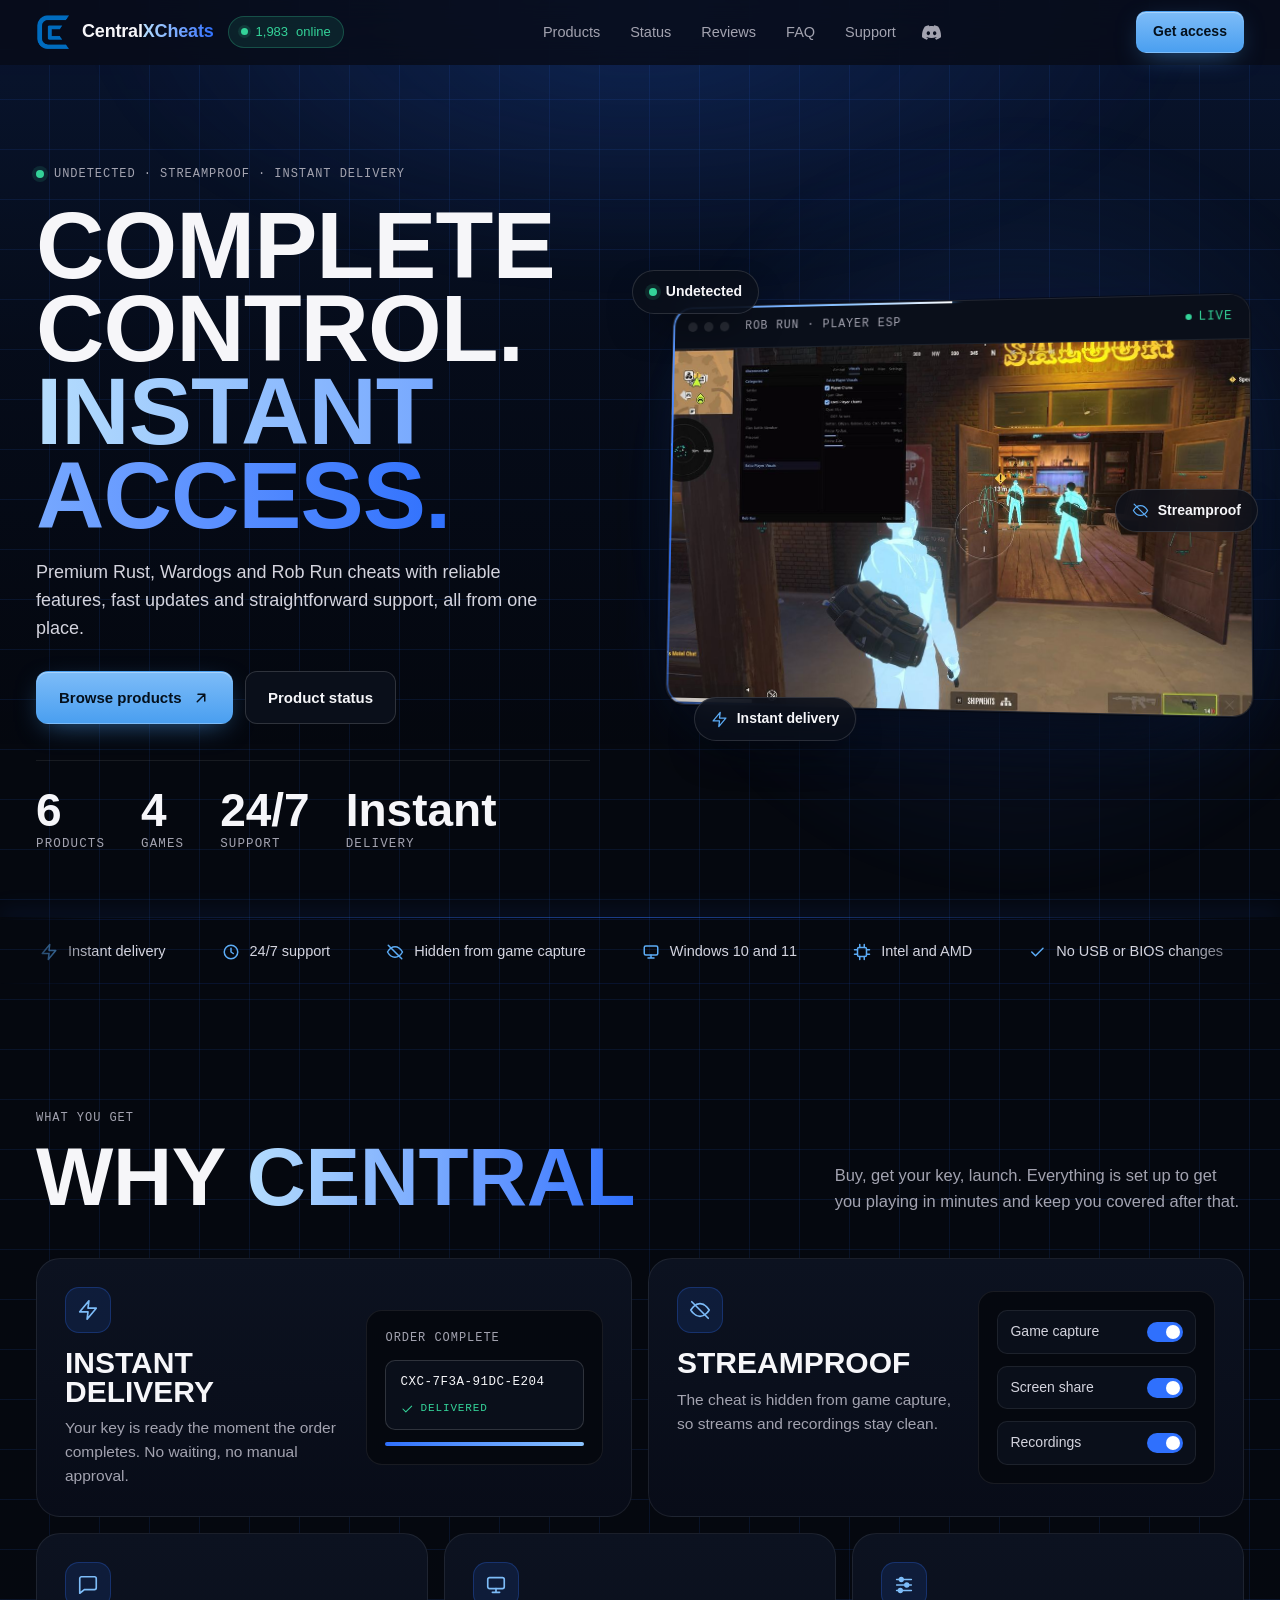
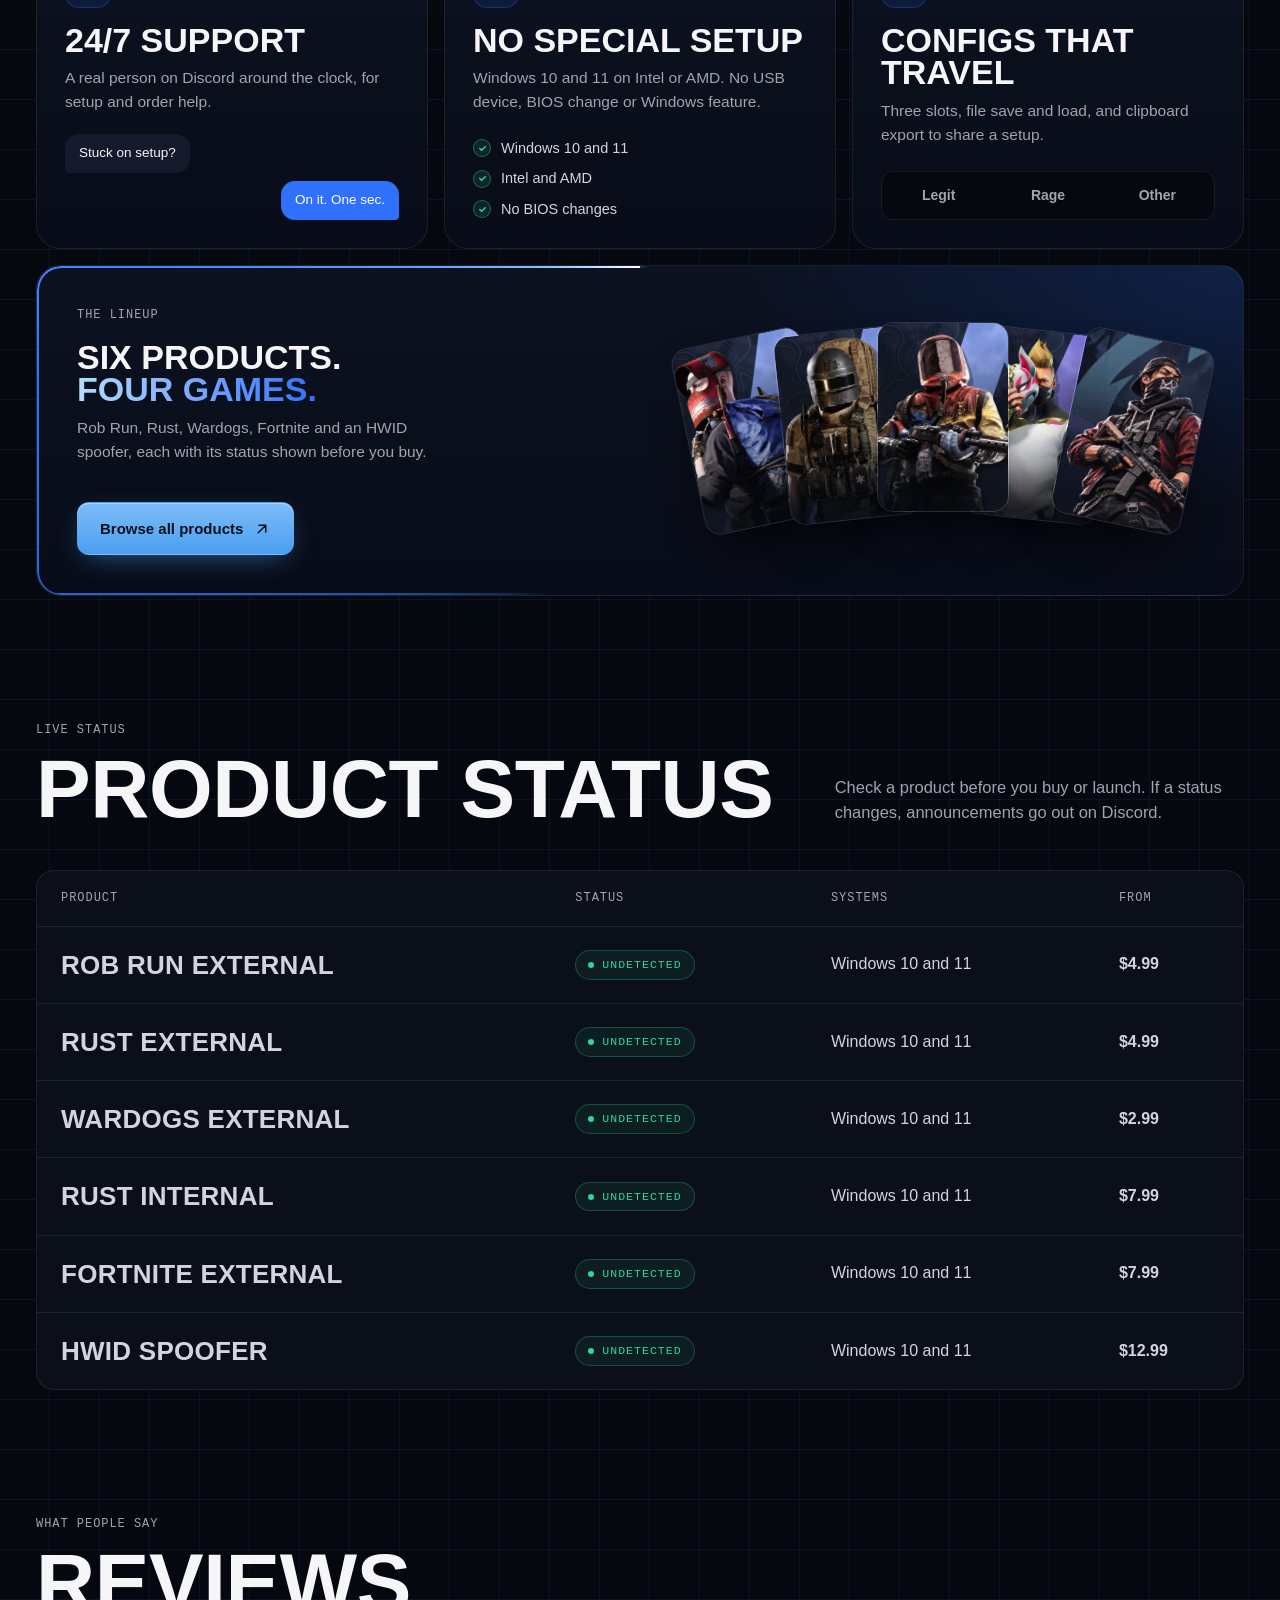
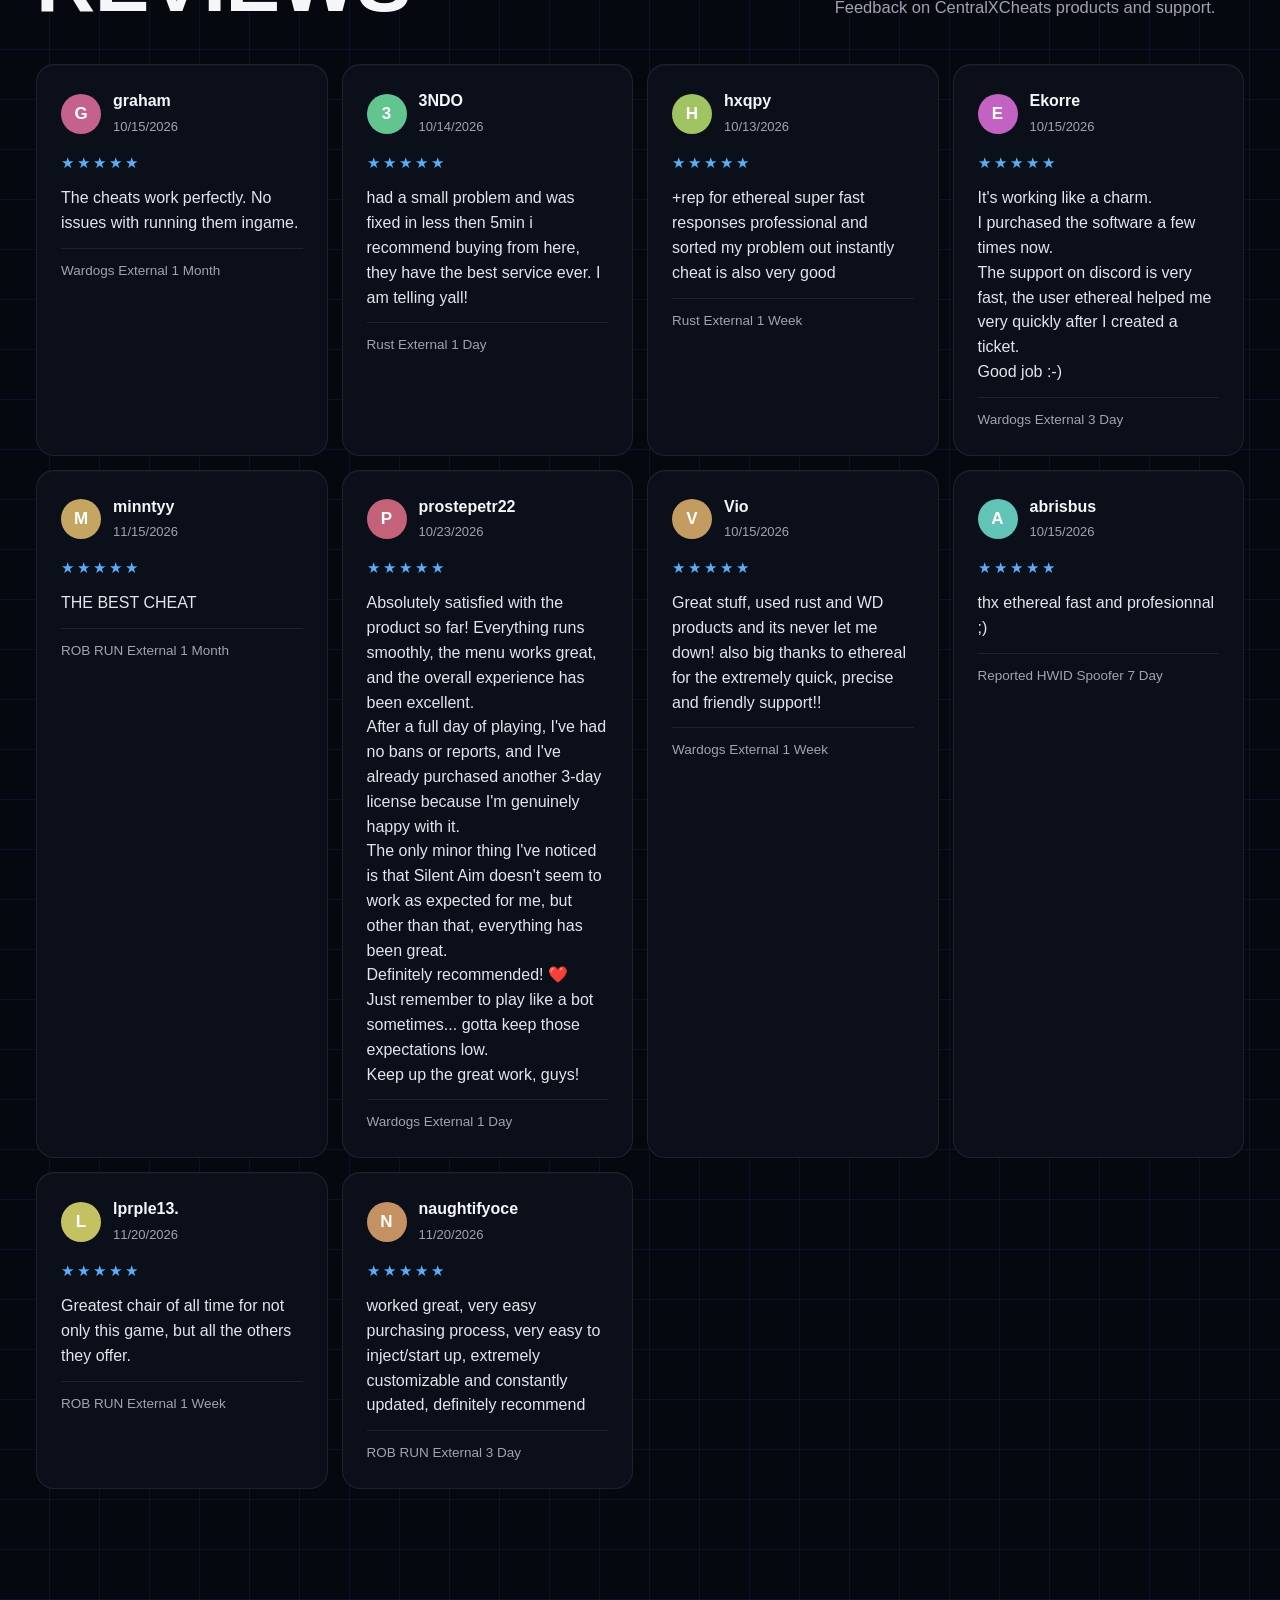
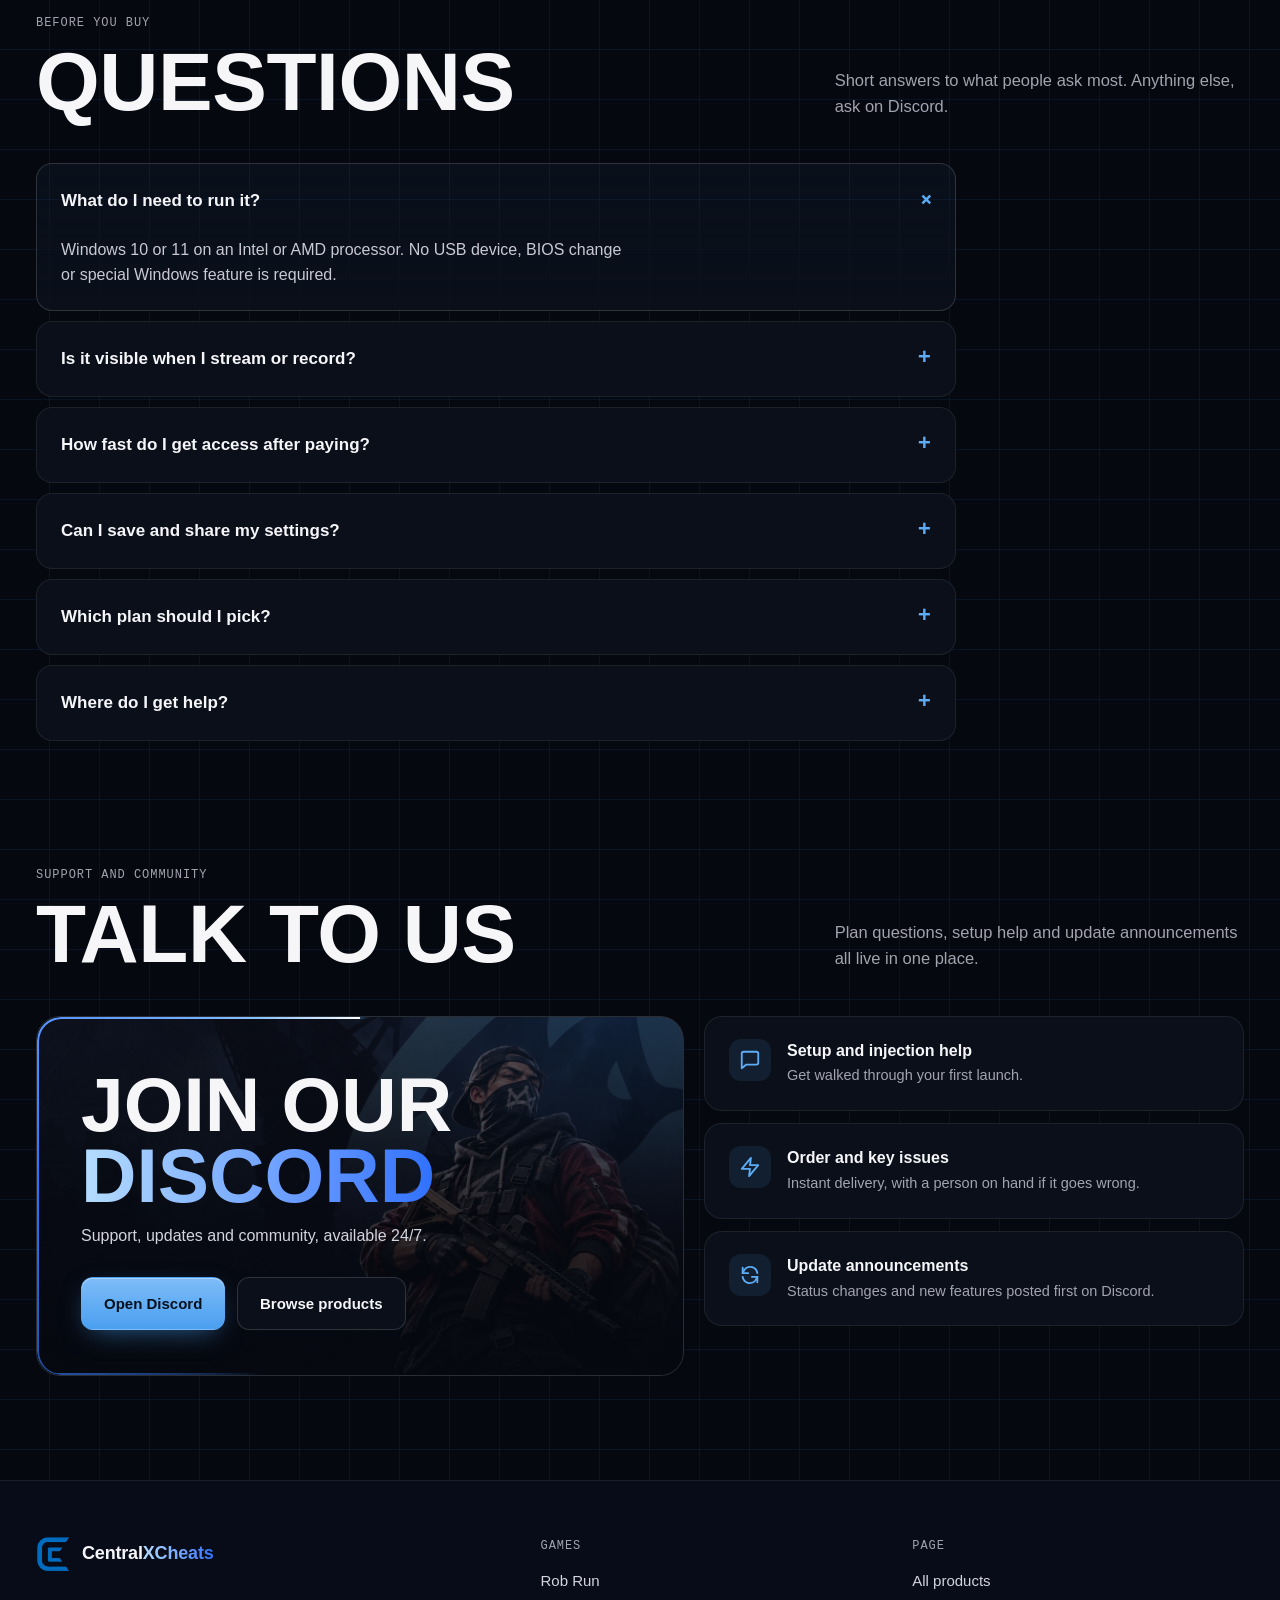
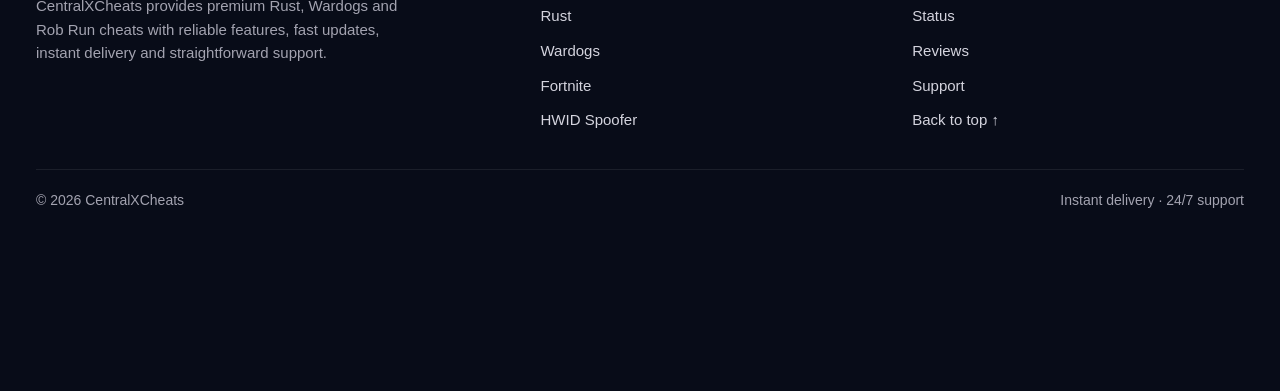
==== commit 1cab5916: "Add files via upload" ====
--- a/index.html
+++ b/index.html
@@ -22,6 +22,7 @@
       <a href="#reviews" data-nav>Reviews</a>
       <a href="#faq" data-nav>FAQ</a>
       <a href="#support" data-nav>Support</a>
+      <a class="nav-ic" href="https://discord.gg/wzjUdNQ74" target="_blank" rel="noopener" aria-label="Discord" title="Discord"><svg viewBox="0 0 24 24" fill="currentColor" aria-hidden="true"><path d="M20.317 4.3698a19.7913 19.7913 0 00-4.8851-1.5152.0741.0741 0 00-.0785.0371c-.211.3753-.4447.8648-.6083 1.2495-1.8447-.2762-3.68-.2762-5.4868 0-.1636-.3933-.4058-.8742-.6177-1.2495a.077.077 0 00-.0785-.037 19.7363 19.7363 0 00-4.8852 1.515.0699.0699 0 00-.0321.0277C.5334 9.0458-.319 13.5799.0992 18.0578a.0824.0824 0 00.0312.0561c2.0528 1.5076 4.0413 2.4228 5.9929 3.0294a.0777.0777 0 00.0842-.0276c.4616-.6304.8731-1.2952 1.226-1.9942a.076.076 0 00-.0416-.1057c-.6528-.2476-1.2743-.5495-1.8722-.8923a.077.077 0 01-.0076-.1277c.1258-.0943.2517-.1923.3718-.2914a.0743.0743 0 01.0776-.0105c3.9278 1.7933 8.18 1.7933 12.0614 0a.0739.0739 0 01.0785.0095c.1202.099.246.1981.3728.2924a.077.077 0 01-.0066.1276 12.2986 12.2986 0 01-1.873.8914.0766.0766 0 00-.0407.1067c.3604.698.7719 1.3628 1.225 1.9932a.076.076 0 00.0842.0286c1.961-.6067 3.9495-1.5219 6.0023-3.0294a.077.077 0 00.0313-.0552c.5004-5.177-.8382-9.6739-3.5485-13.6604a.061.061 0 00-.0312-.0286zM8.02 15.3312c-1.1825 0-2.1569-1.0857-2.1569-2.419 0-1.3332.9555-2.4189 2.157-2.4189 1.2108 0 2.1757 1.0952 2.1568 2.419 0 1.3332-.9555 2.4189-2.1569 2.4189zm7.9748 0c-1.1825 0-2.1569-1.0857-2.1569-2.419 0-1.3332.9554-2.4189 2.1569-2.4189 1.2108 0 2.1757 1.0952 2.1568 2.419 0 1.3332-.946 2.4189-2.1568 2.4189Z"/></svg></a>
     </nav>
     <a class="btn btn-primary btn-sm" href="products.html">Get access</a>
   </div>
@@ -171,7 +172,7 @@
         <div class="cta-panel">
           <h3>Join our <span class="grad">Discord</span></h3>
           <p>Support, updates and community, available 24/7.</p>
-          <div class="cta-row"><a class="btn btn-primary" id="discord" href="https://discord.com" target="_blank" rel="noopener">Open Discord</a>
+          <div class="cta-row"><a class="btn btn-primary" id="discord" href="https://discord.gg/wzjUdNQ74" target="_blank" rel="noopener">Open Discord</a>
             <a class="btn btn-ghost" href="products.html">Browse products</a></div>
         </div>
         <div class="helps">
@@ -201,7 +202,7 @@
 
 <script>
 /* ------------ editable content ------------ */
-var DISCORD_URL  = "https://discord.com";    // set to your invite link
+var DISCORD_URL  = "https://discord.gg/wzjUdNQ74";    // set to your invite link
 var ONLINE = 1983;                           // replace with a real figure or live source
 var REVIEWS = [
  {
--- a/css/site.css
+++ b/css/site.css
@@ -56,6 +56,9 @@
 .nav::-webkit-scrollbar { display: none; }
 .nav a { padding: 8px 14px; border-radius: 999px; color: var(--muted); font-size: 14.5px; font-weight: 500; white-space: nowrap; transition: color .2s, background .2s; }
 .nav a:hover { color: var(--text); }
+.nav a.nav-ic { display: inline-flex; align-items: center; justify-content: center; padding: 8px 10px; }
+.nav a.nav-ic svg { width: 19px; height: 19px; }
+.nav a.nav-ic:hover { color: #5865F2; }
 .nav a[aria-current="true"] { color: var(--text); background: var(--raised); box-shadow: inset 0 0 0 1px var(--line); }
 .btn { display: inline-flex; align-items: center; justify-content: center; gap: 10px; padding: 14px 22px; border-radius: 12px; font-weight: 600; font-size: 15px; border: 1px solid transparent; transition: transform .15s, box-shadow .2s, background .2s; }
 .btn-primary { color: var(--on-accent); background: linear-gradient(180deg, #7dbcf8, #4a9ff0); box-shadow: 0 8px 28px -10px #4a9ff0aa, inset 0 1px 0 #ffffff55; }
